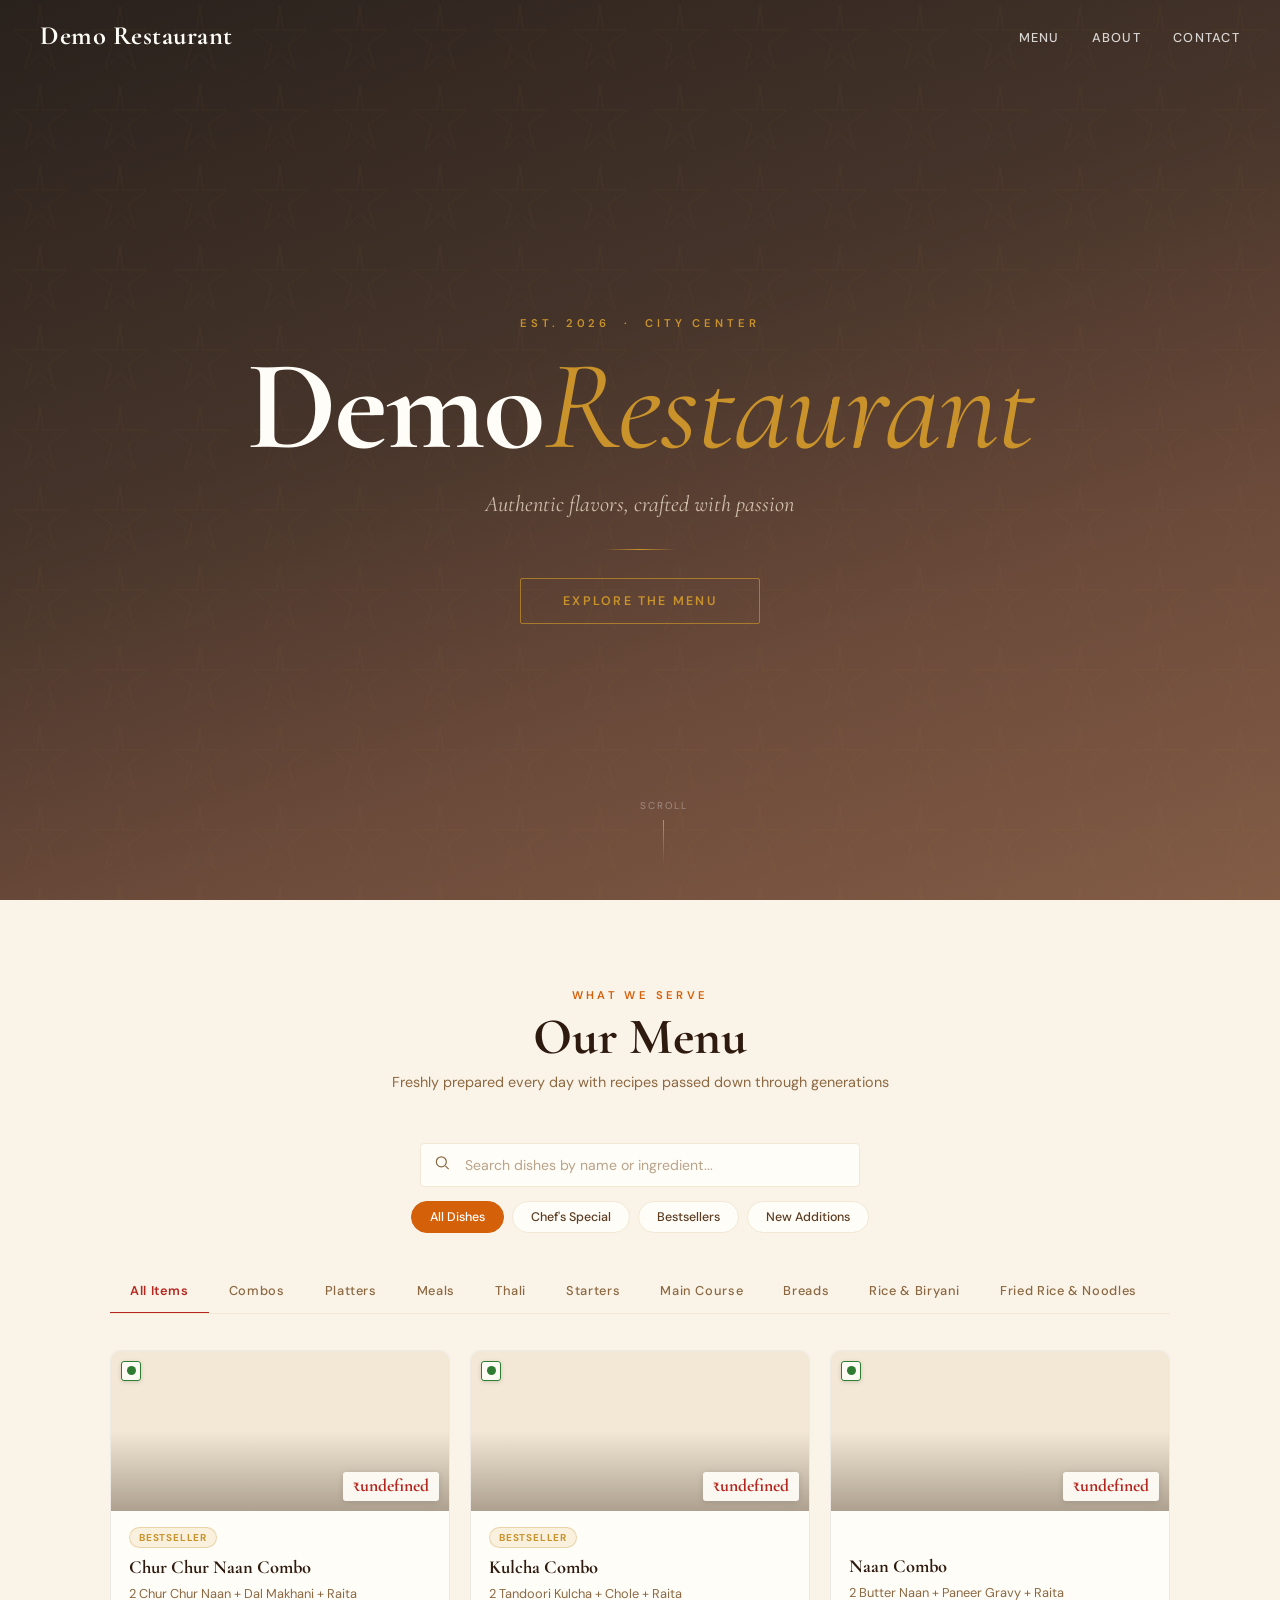
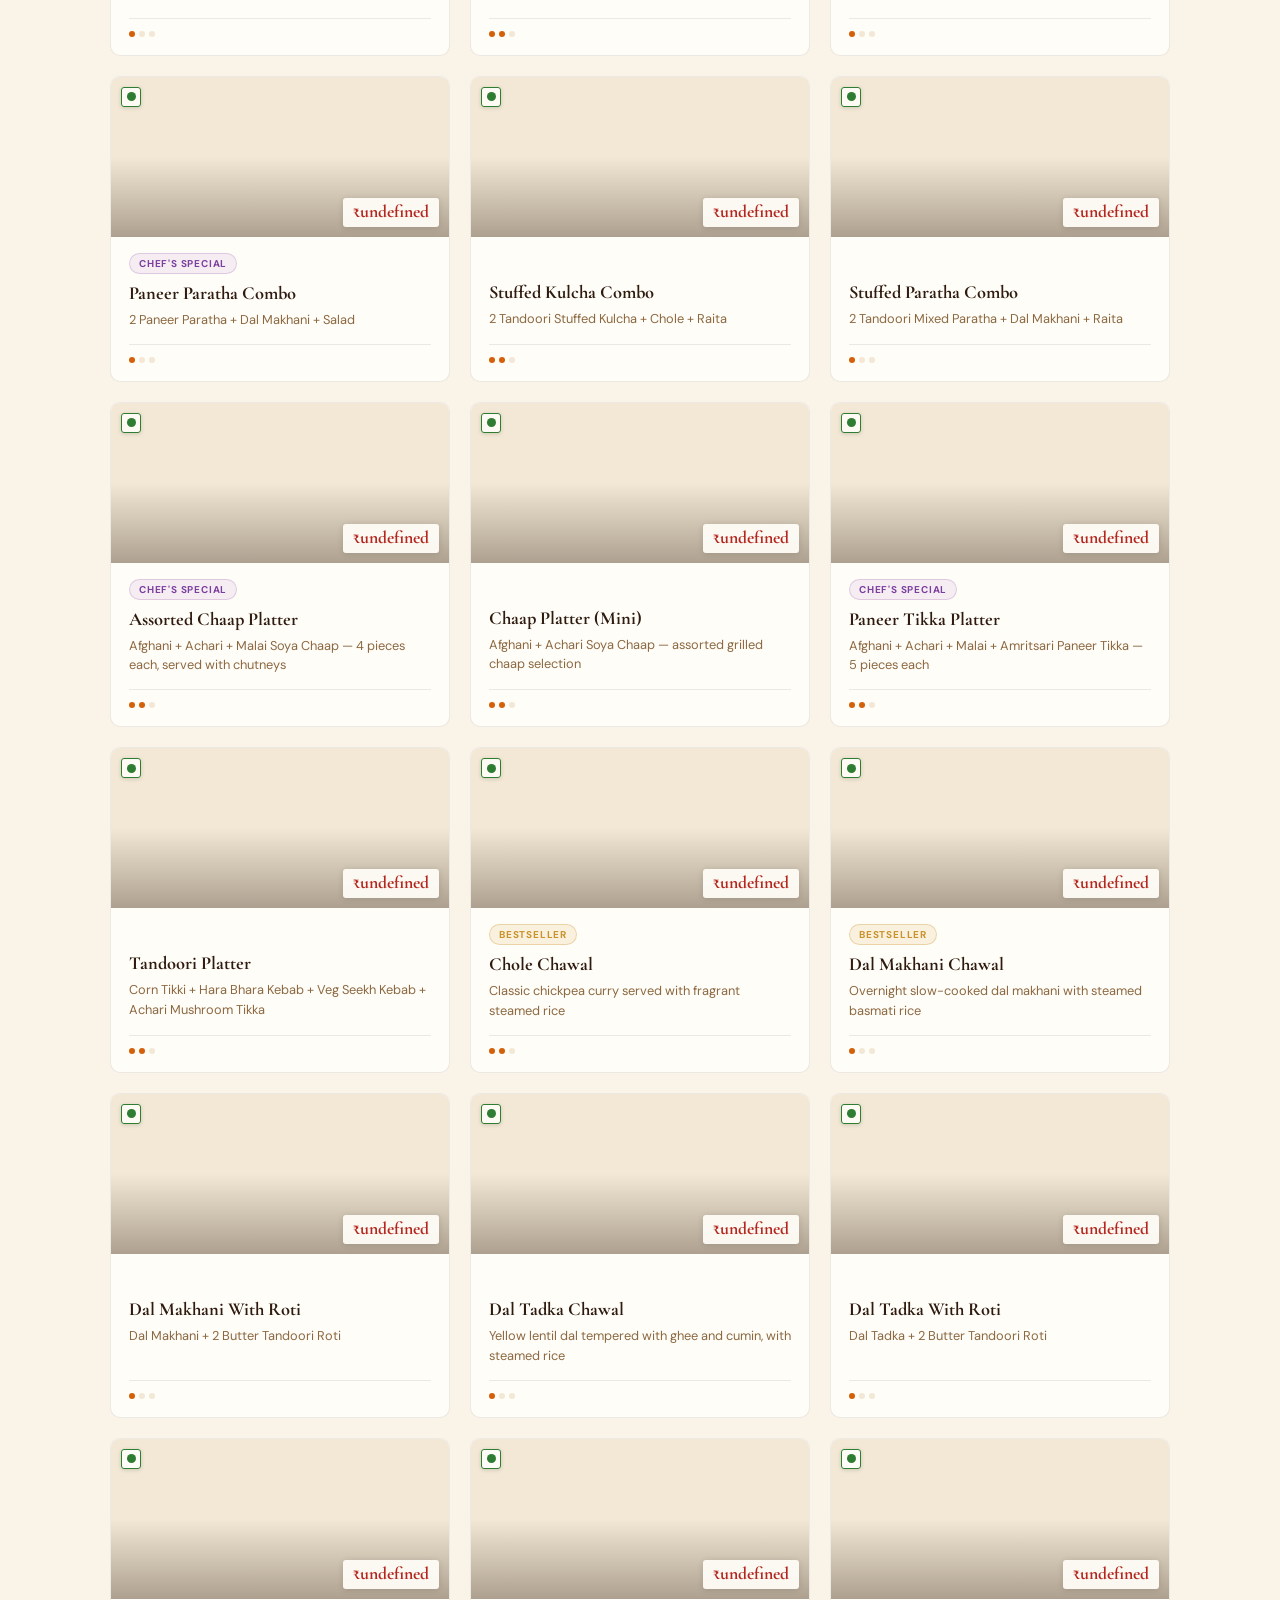
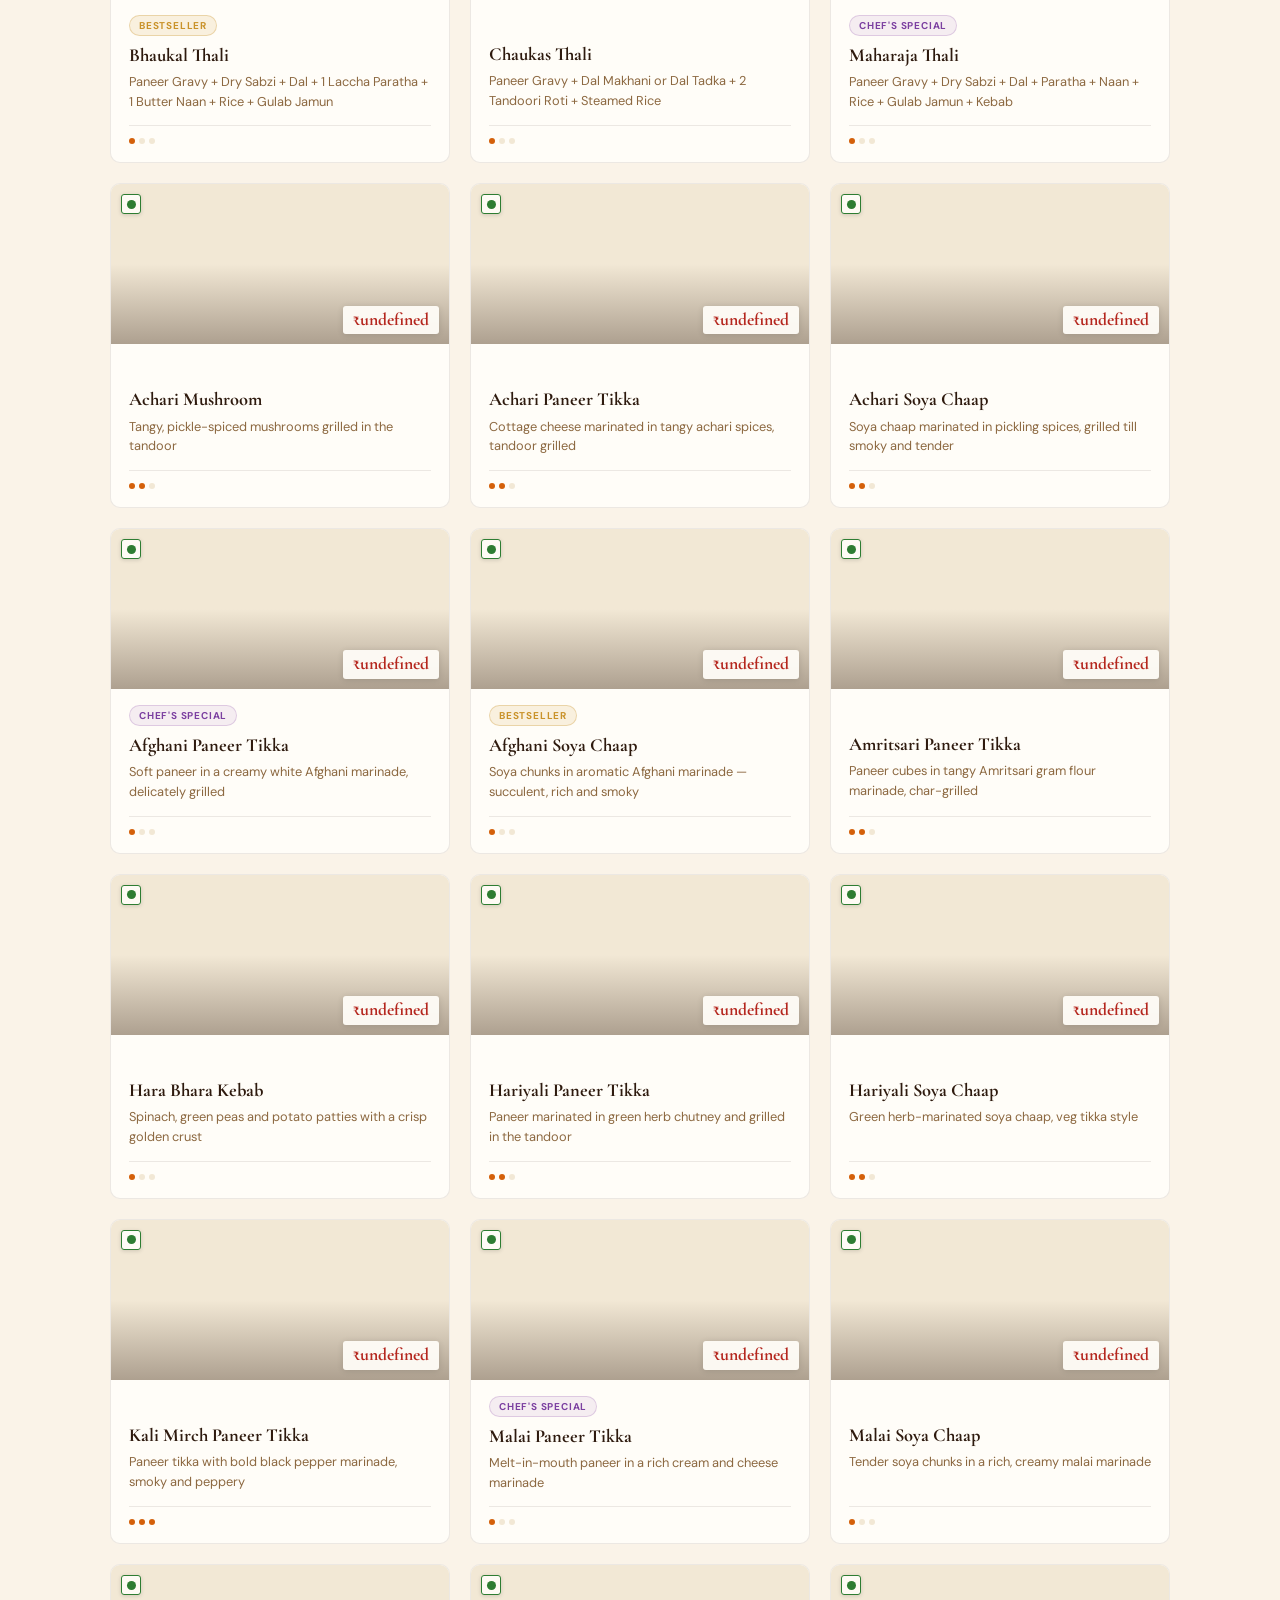
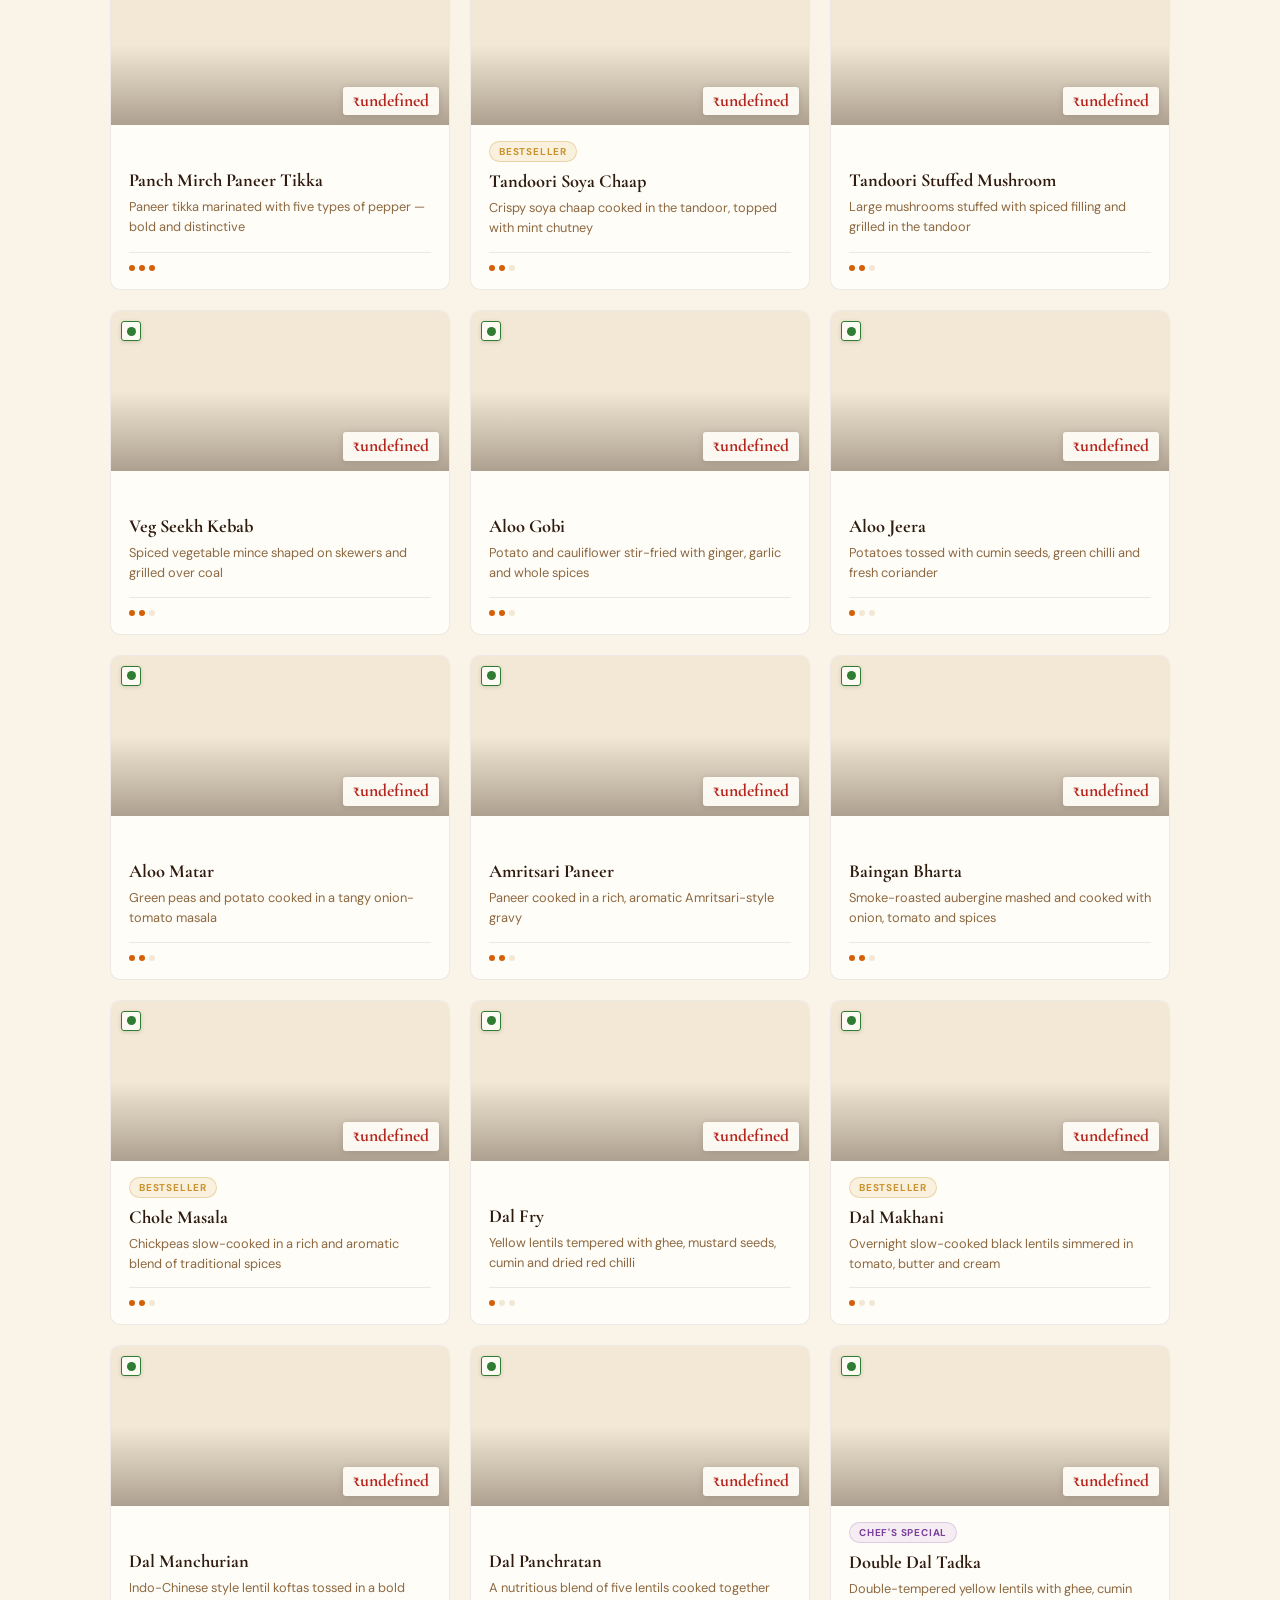
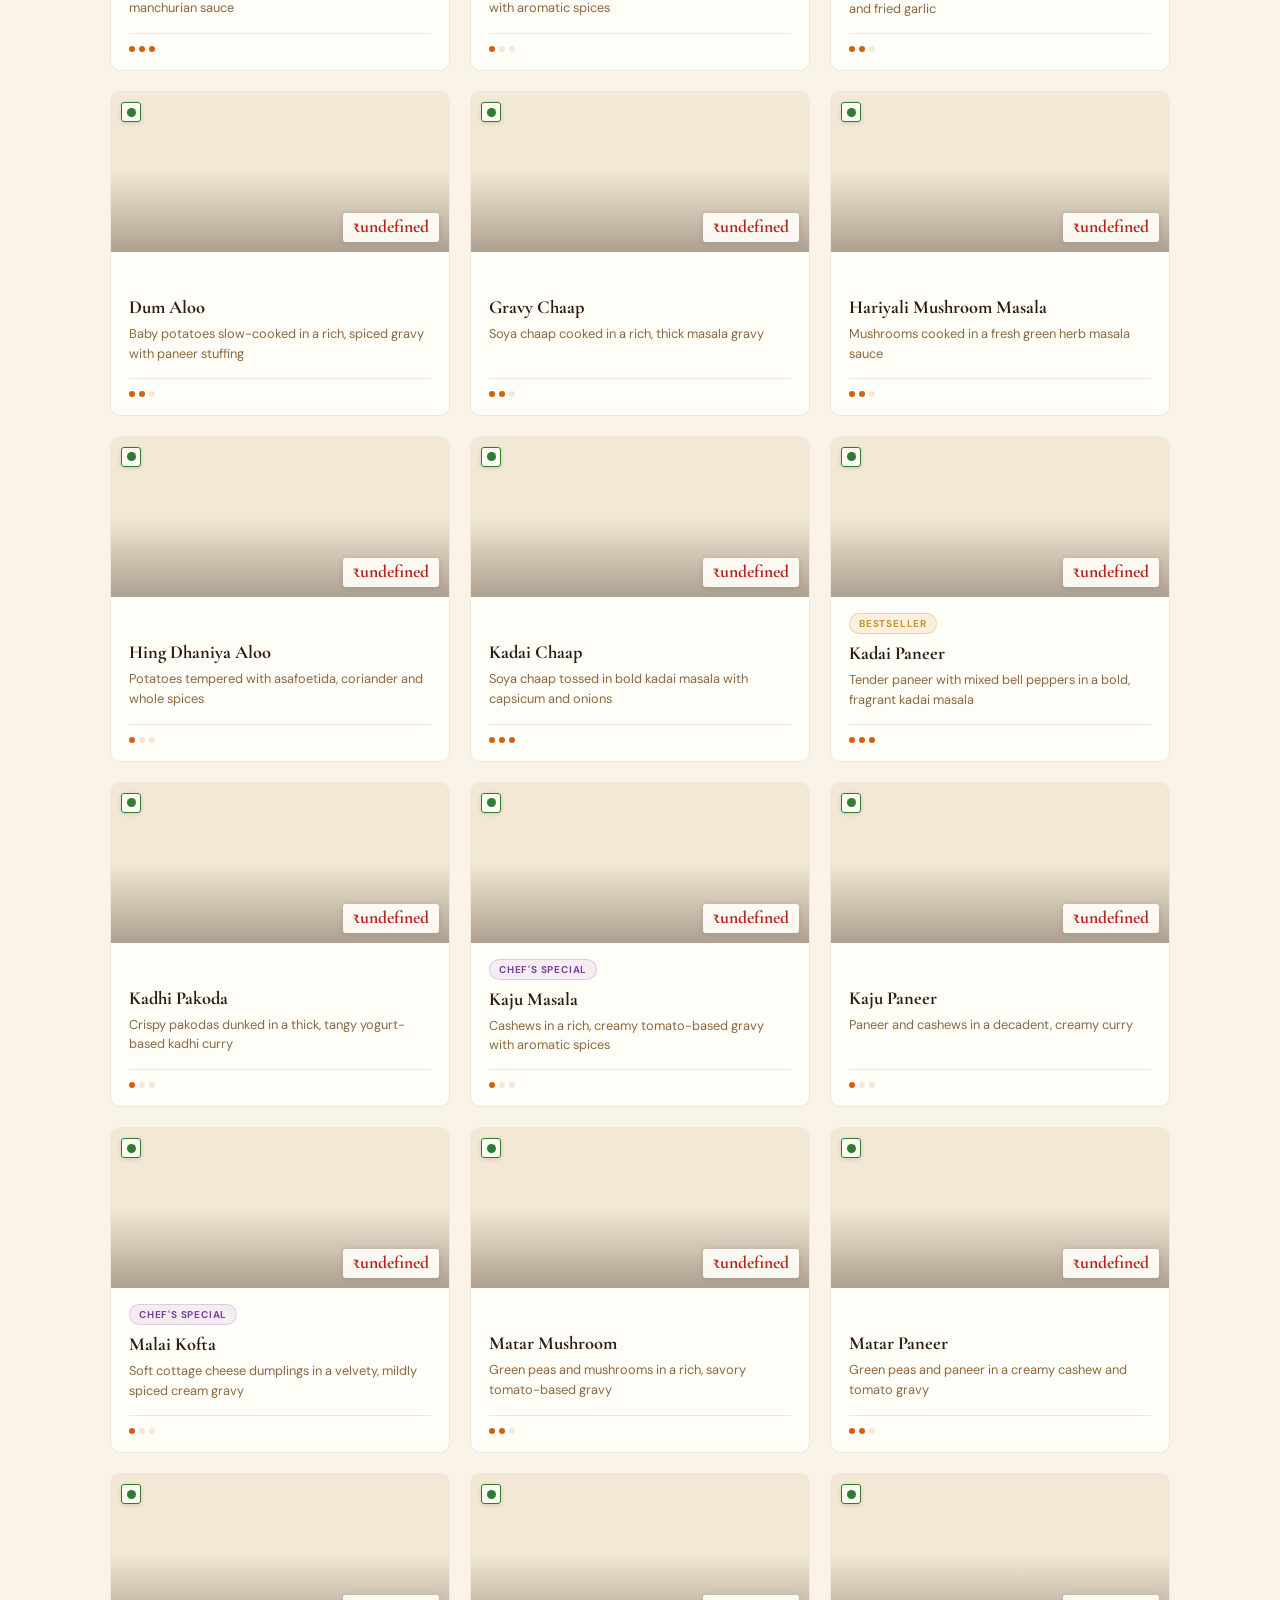
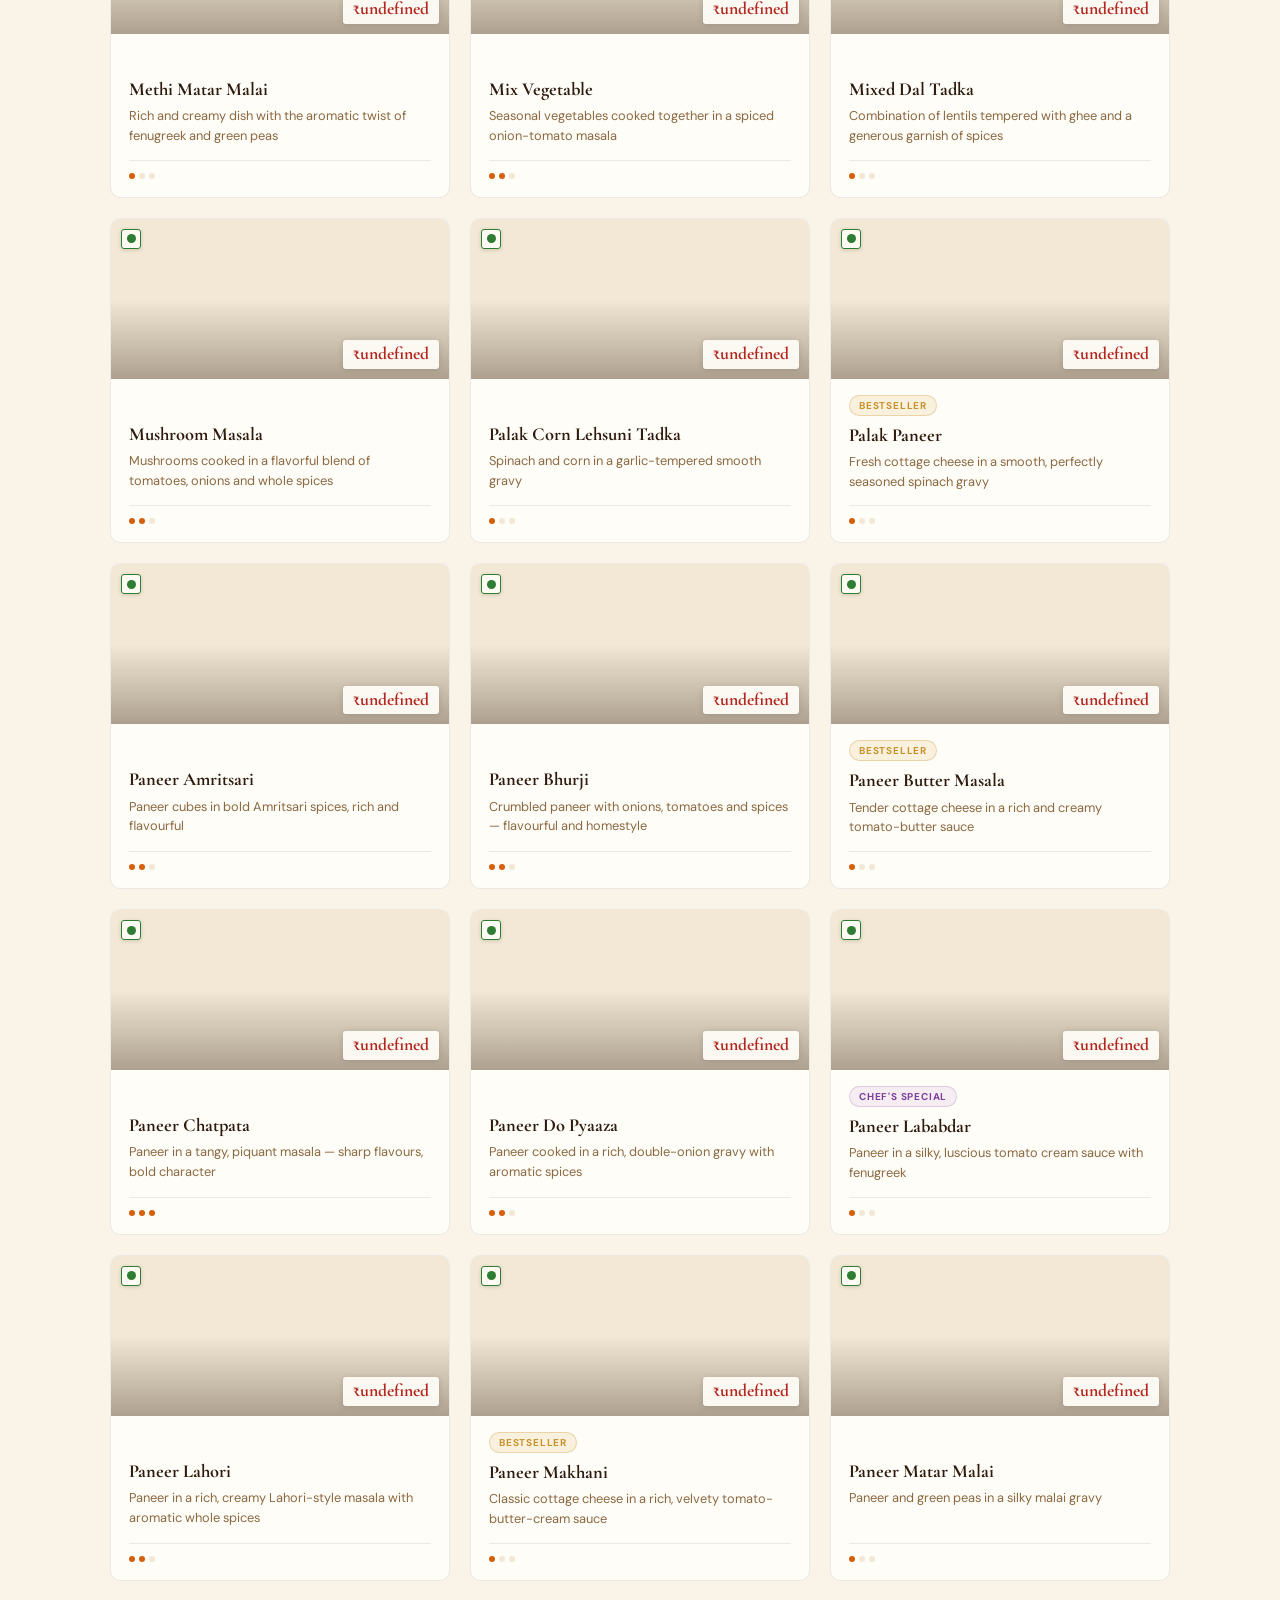
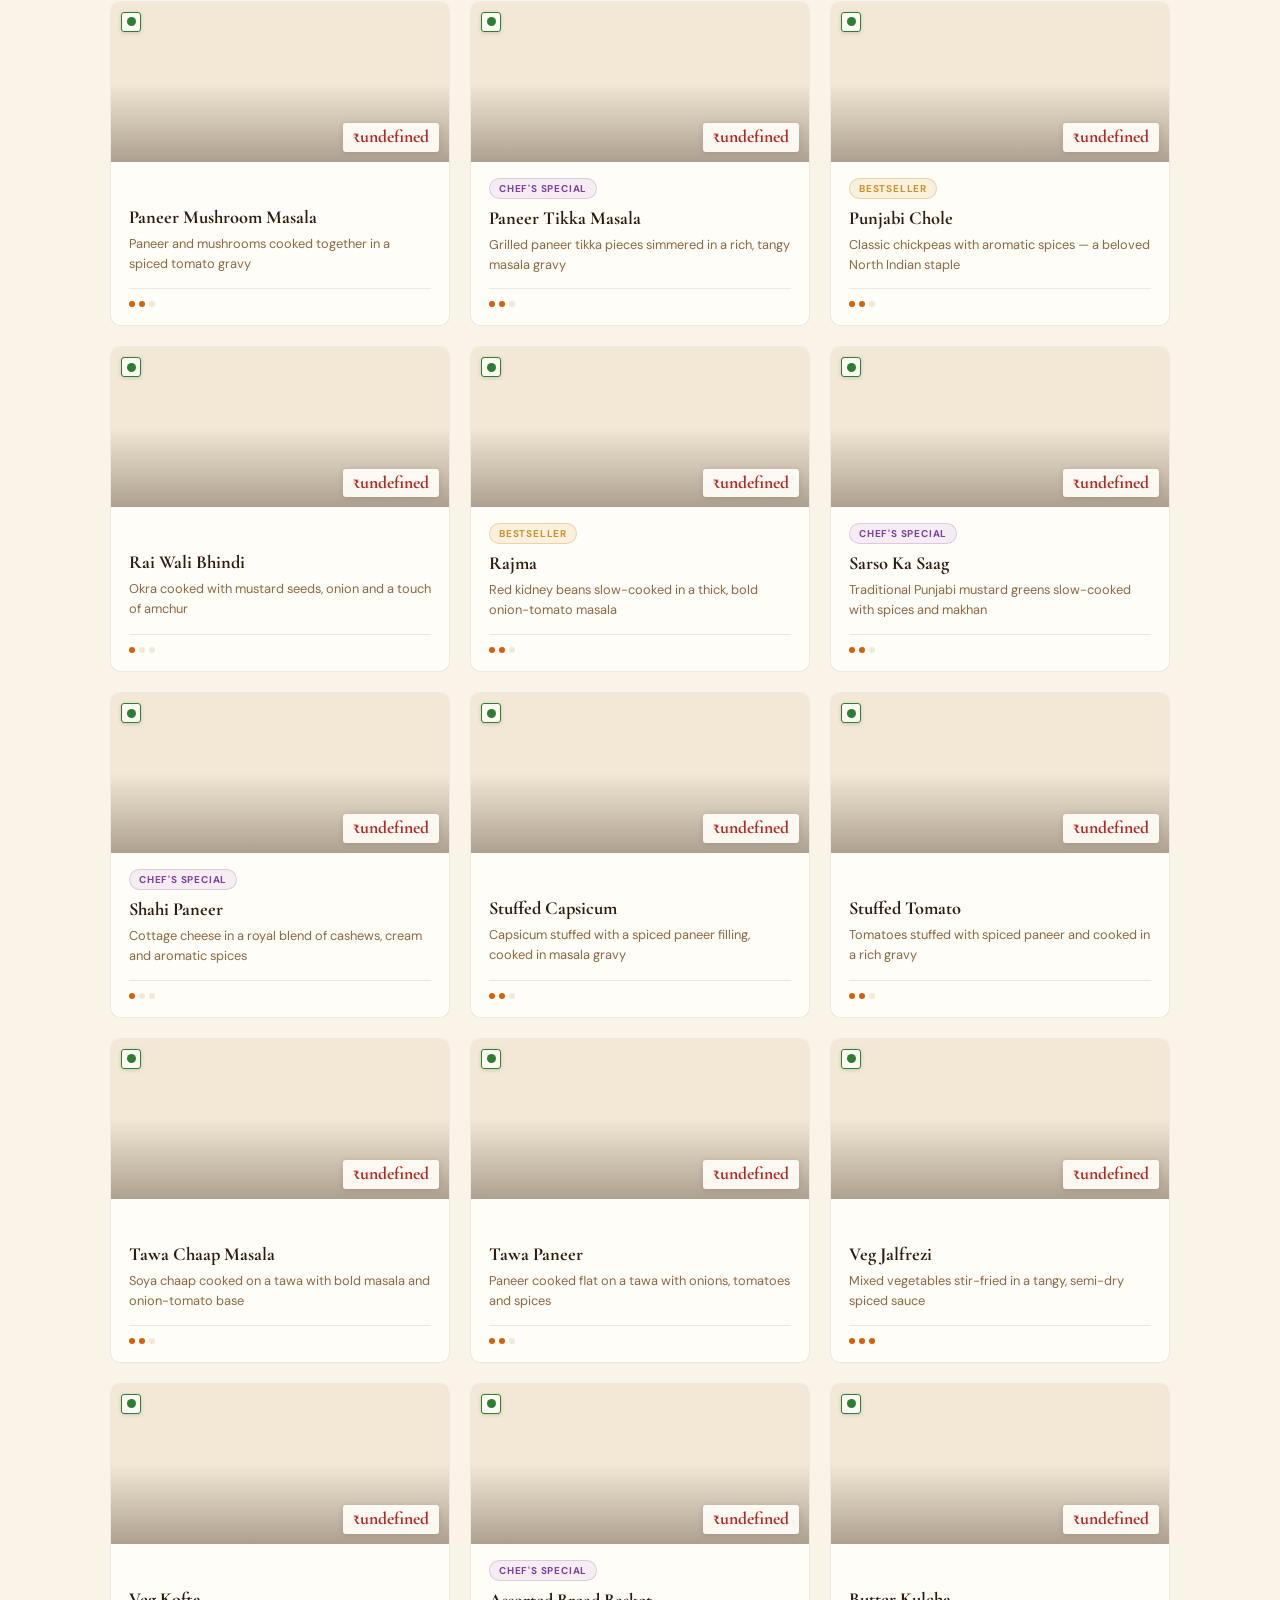
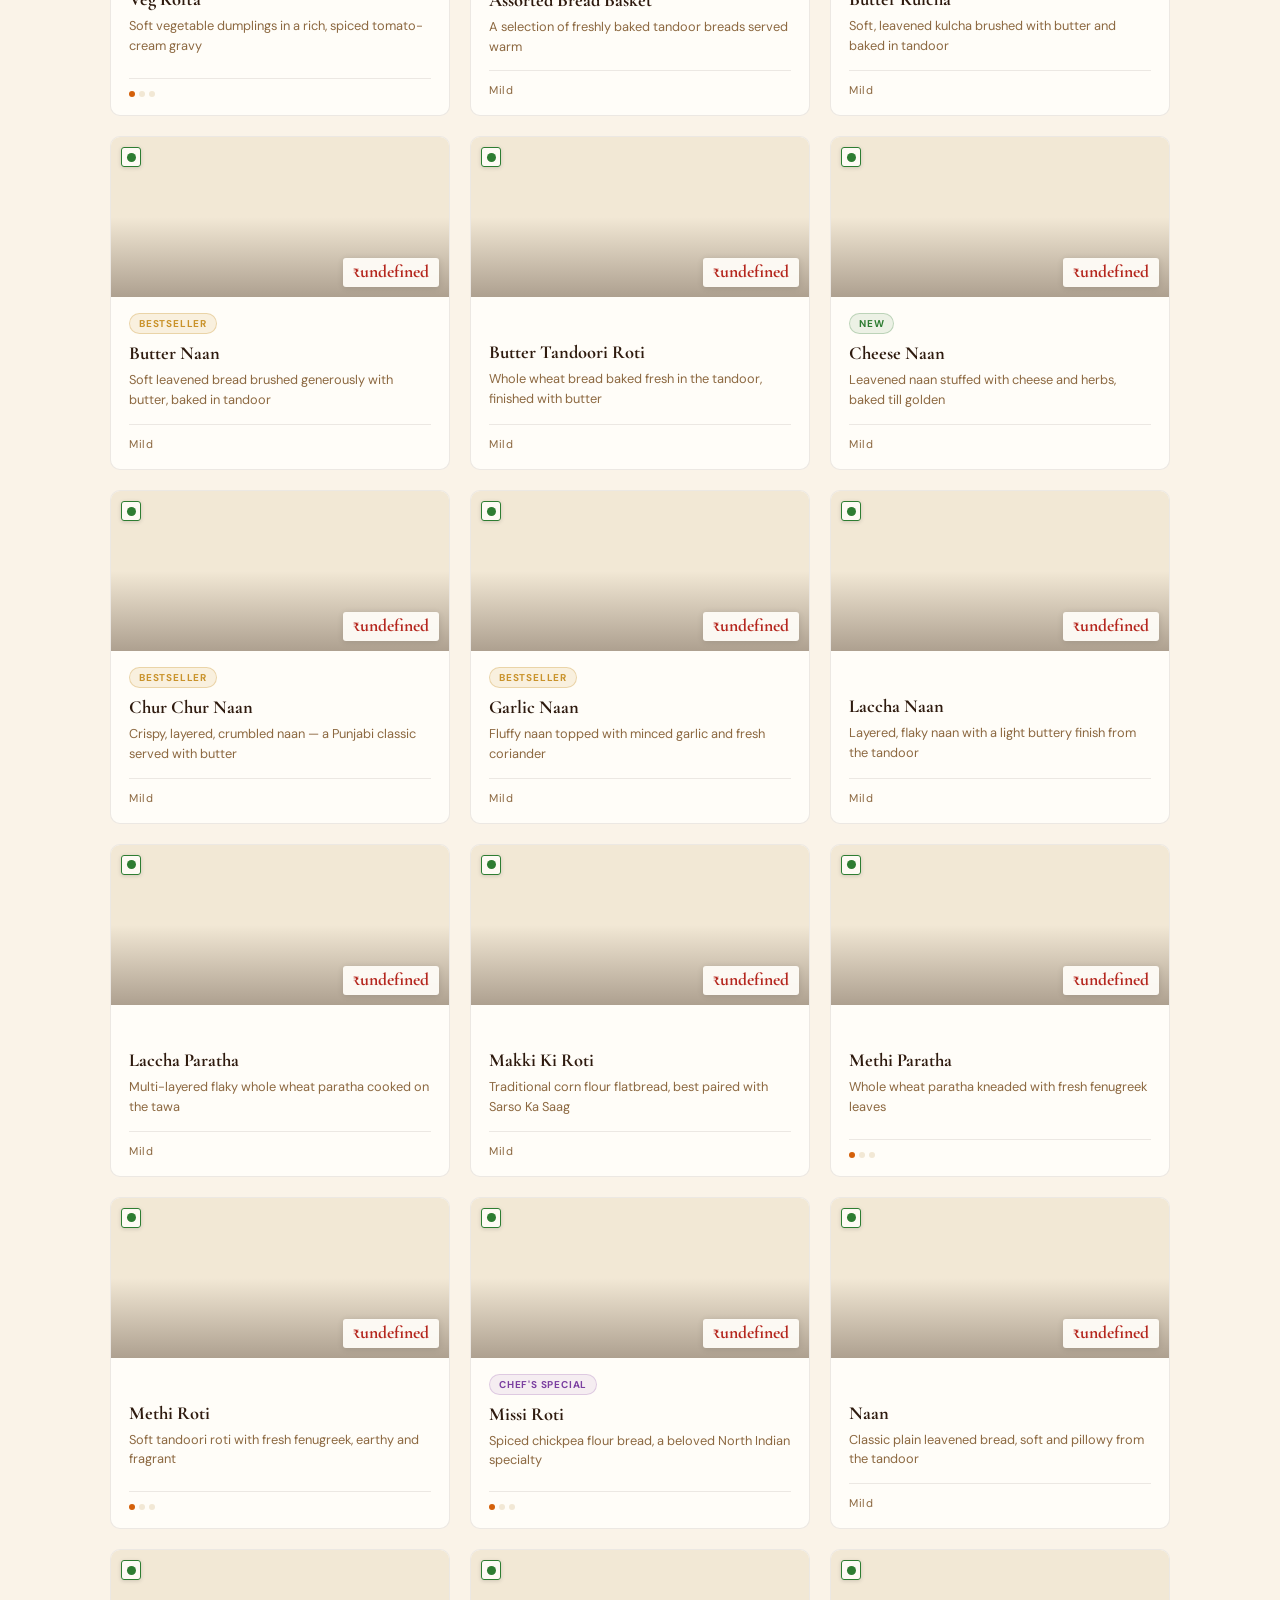
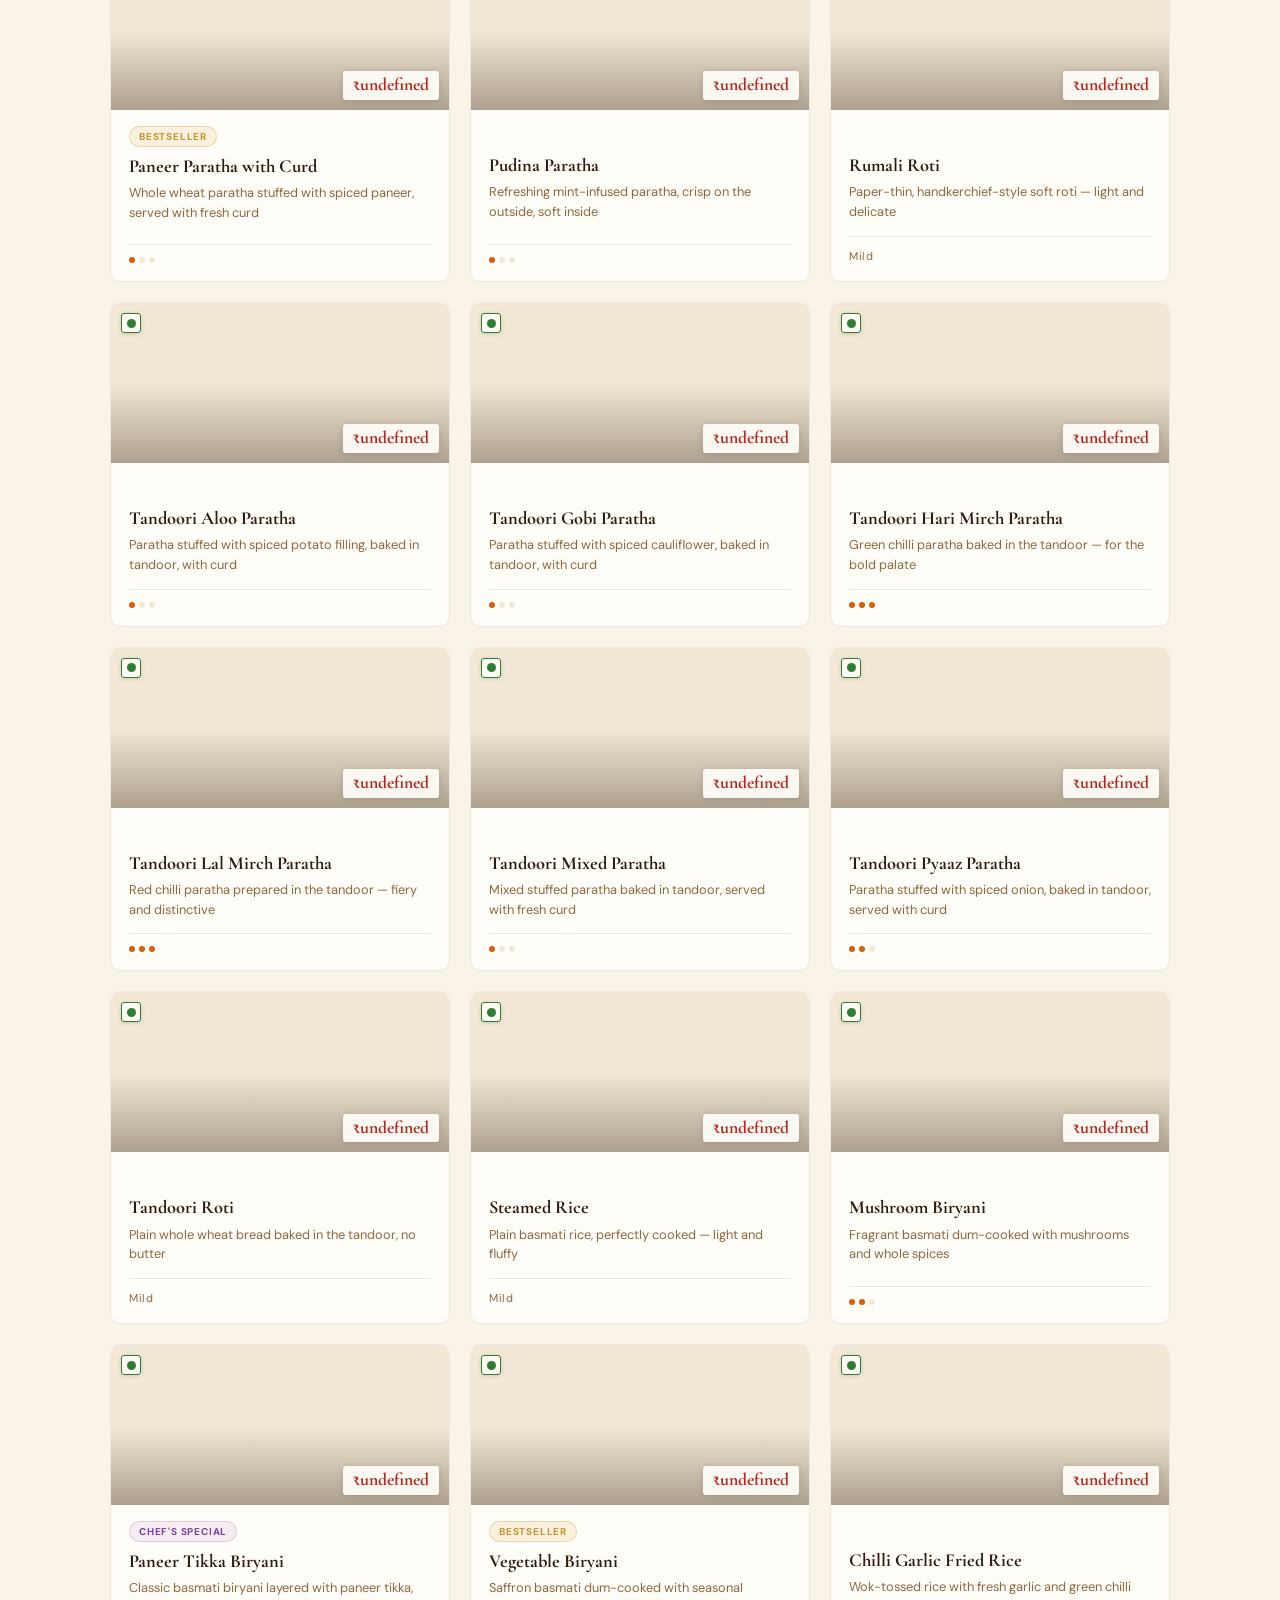
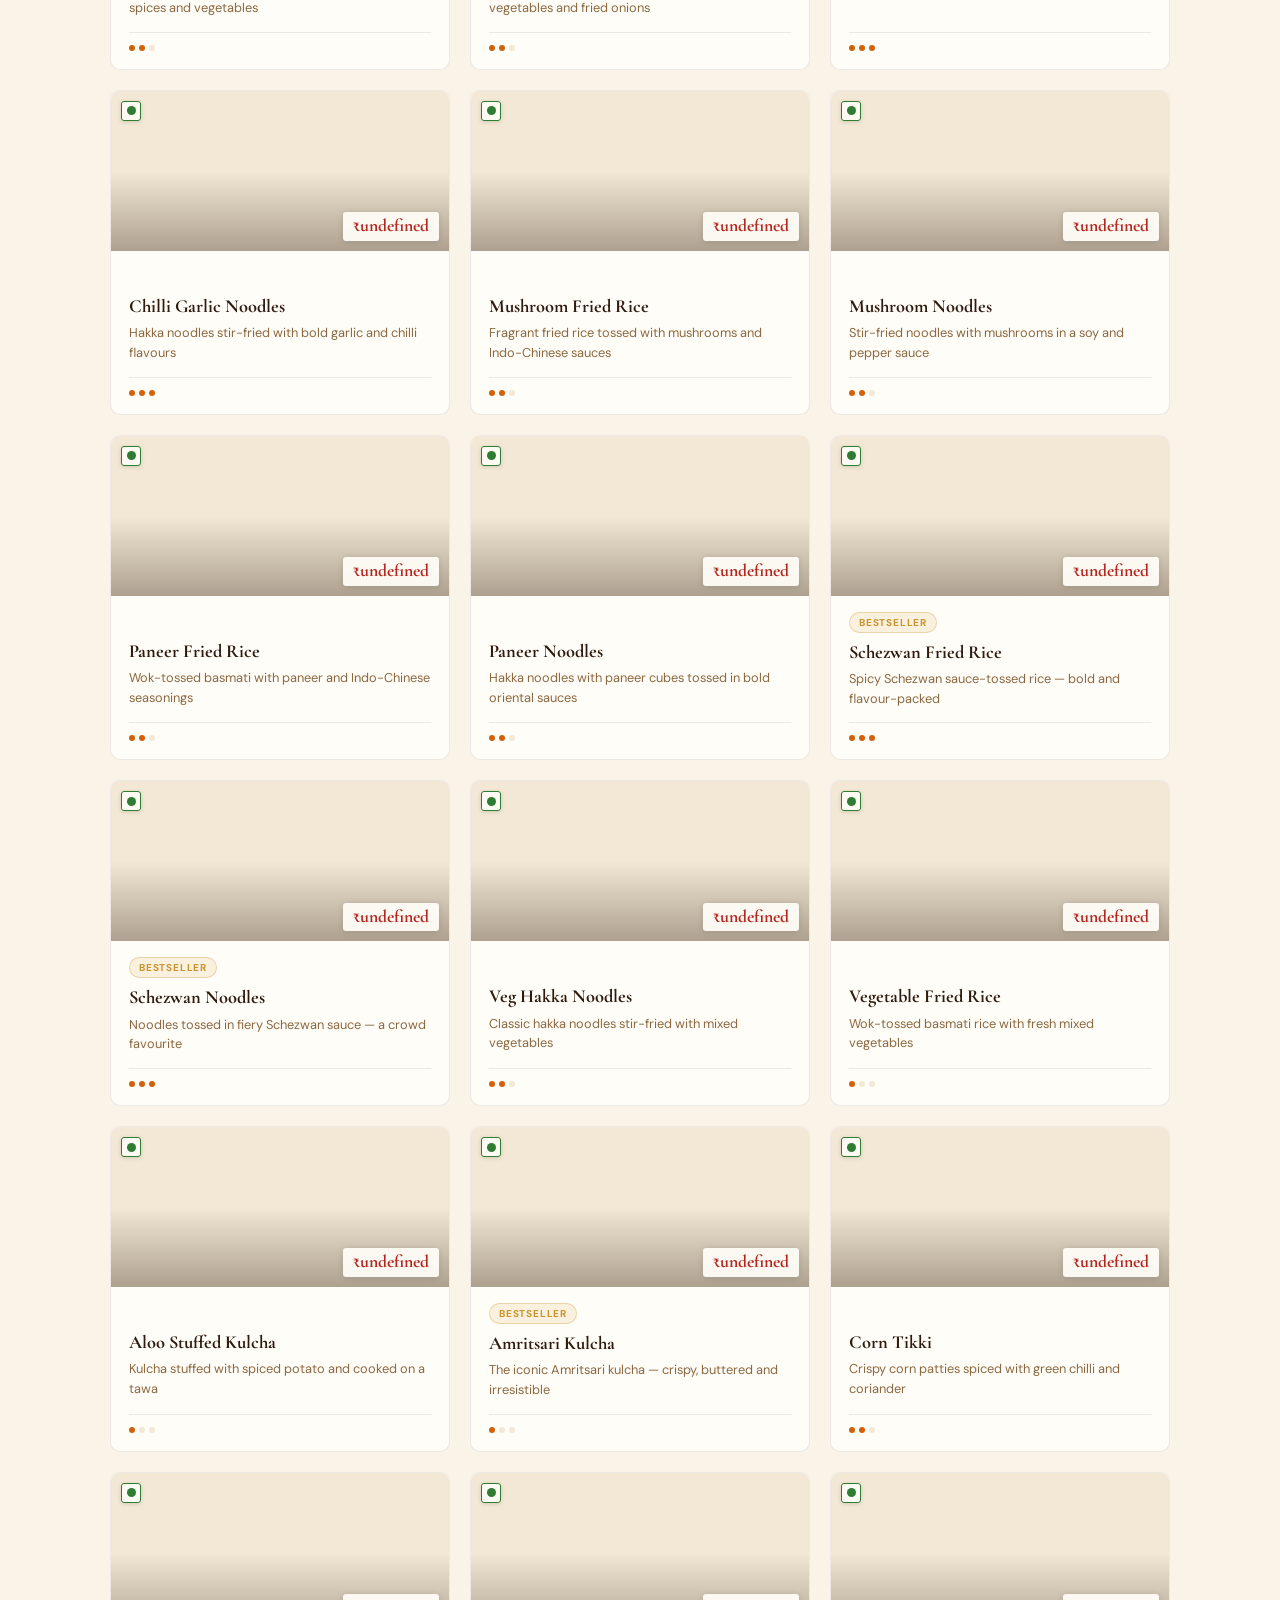
==== menu1/index.html @ 23e173a8 "added menus" ====
<!DOCTYPE html>
<html lang="en">

<head>
  <meta charset="UTF-8">
  <meta name="viewport" content="width=device-width, initial-scale=1.0">
  <title>Demo Restaurant — Authentic North Indian Restaurant</title>
  <link
    href="https://fonts.googleapis.com/css2?family=Cormorant+Garamond:ital,wght@0,400;0,600;0,700;1,400;1,600&family=DM+Sans:wght@300;400;500;600&display=swap"
    rel="stylesheet">
  <link rel="stylesheet" href="style.css">
</head>

<body>

  <!-- ══ NAVBAR ══ -->
  <nav id="navbar">
    <div class="nav-logo">Demo Restaurant</div>
    <ul class="nav-links">
      <li><a href="#menu">Menu</a></li>
      <li><a href="#about">About</a></li>
      <li><a href="#footer">Contact</a></li>
    </ul>
  </nav>

  <!-- ══ HERO ══ -->
  <section id="hero">
    <div class="hero-bg"></div>
    <div class="hero-pattern"></div>
    <div class="hero-content">
      <p class="hero-eyebrow">Est. 2026 &nbsp;&middot;&nbsp; City Center</p>
      <h1 class="hero-title">Demo<em>Restaurant</em></h1>

      <p class="hero-tagline">Authentic flavors, crafted with passion</p>
      <div class="hero-divider"></div>
      <a href="#menu" class="hero-cta">Explore the Menu</a>
    </div>
    <div class="scroll-indicator">
      <span>Scroll</span>
      <div class="scroll-line"></div>
    </div>
  </section>

  <!-- ══ MENU ══ -->
  <section id="menu">
    <p class="section-kicker reveal">What We Serve</p>
    <h2 class="section-heading reveal">Our Menu</h2>
    <p class="section-sub reveal">Freshly prepared every day with recipes passed down through generations</p>

    <div class="controls reveal">
      <!-- Search -->
      <div class="search-wrap">
        <span class="search-icon">
          <svg viewBox="0 0 24 24">
            <circle cx="11" cy="11" r="7.5" />
            <line x1="17" y1="17" x2="22" y2="22" />
          </svg>
        </span>
        <input type="text" id="searchInput" placeholder="Search dishes by name or ingredient..." oninput="filterMenu()">
      </div>

      <!-- Filter pills -->
      <div class="filter-pills">
        <button class="pill active" onclick="setFilter('all', this)">All Dishes</button>
        <button class="pill" onclick="setFilter('special', this)">Chef's Special</button>
        <button class="pill" onclick="setFilter('bestseller', this)">Bestsellers</button>
        <button class="pill" onclick="setFilter('new-item', this)">New Additions</button>
      </div>
    </div>

    <!-- Category tabs -->
    <div class="cat-tabs-wrap reveal">
      <div class="cat-tabs" id="catTabs"></div>
    </div>

    <!-- Grid -->
    <div class="menu-grid" id="menuGrid"></div>
  </section>

  <!-- ══ ABOUT ══ -->
  <section id="about">
    <p class="section-kicker reveal">Our Story</p>
    <h2 class="section-heading reveal">Made with Love</h2>
    <p class="section-sub reveal">The warmth of our kitchens, served to your table</p>

    <p class="about-story reveal">
      Demo Restaurant was born from a simple dream — to serve honest, hearty North Indian food the way it's made at home.
      Every dish carries the story of slow-cooked dals, the scent of ghee in the morning, and the joy of a family meal
      shared together.
    </p>

    <div class="about-grid">
      <div class="about-card reveal">
        <div class="about-icon-wrap">
          <svg viewBox="0 0 24 24">
            <path d="M12 2C8 2 5 5 5 9c0 5 7 13 7 13s7-8 7-13c0-4-3-7-7-7z" />
            <circle cx="12" cy="9" r="2.5" />
          </svg>
        </div>
        <h3>100% Fresh</h3>
        <p>Ingredients sourced from local markets every single morning. No frozen shortcuts, ever.</p>
      </div>
      <div class="about-card reveal">
        <div class="about-icon-wrap">
          <svg viewBox="0 0 24 24">
            <path d="M12 2l2 7h7l-5.5 4 2 7L12 16l-5.5 4 2-7L3 9h7z" />
          </svg>
        </div>
        <h3>Traditional Recipes</h3>
        <p>Authentic masalas and cooking techniques passed down carefully through generations.</p>
      </div>
      <div class="about-card reveal">
        <div class="about-icon-wrap">
          <svg viewBox="0 0 24 24">
            <path d="M9 12l2 2 4-4" />
            <path d="M21 12c0 4.97-4.03 9-9 9S3 16.97 3 12 7.03 3 12 3s9 4.03 9 9z" />
          </svg>
        </div>
        <h3>Hygienic Kitchen</h3>
        <p>FSSAI certified. A clean, transparent kitchen you can trust with every bite.</p>
      </div>
    </div>
  </section>

  <!-- ══ FOOTER ══ -->
  <footer id="footer">
    <div class="footer-logo">Demo Restaurant</div>
    <div class="footer-tagline">Authentic flavors, crafted with passion</div>
    <div class="footer-cols">
      <div class="footer-col">
        <h4>Address</h4>
        <p>12, Civil Lines<br>City Center, State 12345</p>
      </div>
      <div class="footer-col">
        <h4>Phone</h4>
        <p>+91 99999 99999<br>+91 88888 88888</p>
      </div>
      <div class="footer-col">
        <h4>Hours</h4>
        <p>Monday – Sunday<br>11:00 AM – 11:00 PM</p>
      </div>
    </div>
    <div class="qr-box">
      <div class="qr-square">
        <span></span><span style="opacity:0.7"></span><span></span>
        <span style="opacity:0.5"></span><span></span><span style="opacity:0.8"></span>
        <span></span><span style="opacity:0.6"></span><span></span>
      </div>
      <p>Scan to share this menu</p>
    </div>
    <p class="footer-copy">&copy; 2026 Demo Restaurant. All rights reserved.</p>
  </footer>

  <!-- Back to top -->
  <button id="backTop" onclick="window.scrollTo({top:0,behavior:'smooth'})">
    <svg viewBox="0 0 24 24">
      <polyline points="18 15 12 9 6 15" />
    </svg>
  </button>

  <script src="script.js"></script>
</body>

</html>
---- menu1/style.css ----
:root {
  --red:      #B5271E;
  --saffron:  #D4600A;
  --gold:     #C9922A;
  --cream:    #FAF3E8;
  --cream2:   #F2E8D5;
  --brown:    #2E1A0E;
  --brown2:   #5C3D22;
  --brown3:   #8C6840;
  --white:    #FFFDF8;
  --veg:      #2E7D32;
  --nonveg:   #C62828;
  --card-bg:  #FFFDF8;
  --border:   rgba(46,26,14,0.09);
}

* { margin: 0; padding: 0; box-sizing: border-box; }
html { scroll-behavior: smooth; }

body {
  font-family: 'DM Sans', sans-serif;
  background: var(--cream);
  color: var(--brown);
  overflow-x: hidden;
}

/* ══════════════════════════════════
   NAVBAR
══════════════════════════════════ */
nav {
  position: fixed; top: 0; left: 0; right: 0; z-index: 100;
  display: flex; align-items: center; justify-content: space-between;
  padding: 20px 40px;
  transition: all 0.4s ease;
}
nav.scrolled {
  background: var(--white);
  box-shadow: 0 2px 24px rgba(46,26,14,0.09);
  padding: 13px 40px;
}
.nav-logo {
  font-family: 'Cormorant Garamond', serif;
  font-size: 1.65rem; font-weight: 700;
  color: var(--white); letter-spacing: 0.02em;
  transition: color 0.4s;
}
nav.scrolled .nav-logo { color: var(--red); }

.nav-links { display: flex; gap: 32px; list-style: none; align-items: center; }
.nav-links a {
  font-size: 0.8rem; font-weight: 500; letter-spacing: 0.1em;
  text-transform: uppercase; color: rgba(255,255,255,0.8);
  text-decoration: none; transition: color 0.3s;
}
nav.scrolled .nav-links a { color: var(--brown2); }
.nav-links a:hover { color: var(--gold) !important; }

@media (max-width: 640px) {
  nav { padding: 16px 20px; }
  nav.scrolled { padding: 12px 20px; }
  .nav-links { display: none; }
}

/* ══════════════════════════════════
   HERO
══════════════════════════════════ */
#hero {
  min-height: 100vh;
  position: relative;
  display: flex; flex-direction: column;
  align-items: center; justify-content: center;
  text-align: center;
  padding: 140px 24px 100px;
  overflow: hidden;
}

.hero-bg {
  position: absolute; inset: 0;
  background-image: url('https://images.unsplash.com/photo-1585937421612-70a008356fbe?w=1600&q=85');
  background-size: cover; background-position: center;
}
.hero-bg::after {
  content: '';
  position: absolute; inset: 0;
  background: linear-gradient(
    160deg,
    rgba(12,4,0,0.88) 0%,
    rgba(30,10,0,0.82) 40%,
    rgba(60,18,0,0.75) 70%,
    rgba(80,28,0,0.70) 100%
  );
}

/* subtle star/mandala pattern */
.hero-pattern {
  position: absolute; inset: 0; z-index: 1; pointer-events: none;
  background-image: url("data:image/svg+xml,%3Csvg width='80' height='80' viewBox='0 0 80 80' xmlns='http://www.w3.org/2000/svg'%3E%3Cpath d='M40 6 L43 30 L67 30 L48 45 L55 69 L40 54 L25 69 L32 45 L13 30 L37 30 Z' fill='none' stroke='rgba(201,146,42,0.05)' stroke-width='1'/%3E%3C/svg%3E");
  opacity: 1;
}

.hero-content {
  position: relative; z-index: 2;
  display: flex; flex-direction: column; align-items: center;
}

.hero-eyebrow {
  font-size: 0.7rem; font-weight: 600;
  letter-spacing: 0.35em; text-transform: uppercase;
  color: var(--gold);
  opacity: 0; animation: fadeUp 0.8s 0.2s forwards;
}

.hero-title {
  font-family: 'Cormorant Garamond', serif;
  font-size: clamp(4rem, 12vw, 8rem);
  font-weight: 700; color: var(--white);
  line-height: 0.92; letter-spacing: -0.015em;
  margin-top: 18px; white-space: nowrap;
  opacity: 0; animation: fadeUp 0.9s 0.4s forwards;
}
.hero-title em {
  display: inline;
  font-style: italic; font-weight: 400;
  color: var(--gold);
  font-size: inherit;
}

.hero-tagline {
  font-family: 'Cormorant Garamond', serif;
  font-style: italic;
  font-size: clamp(1rem, 2.8vw, 1.4rem);
  color: rgba(255,243,220,0.72);
  margin-top: 22px; line-height: 1.5;
  opacity: 0; animation: fadeUp 0.8s 0.65s forwards;
}

.hero-divider {
  width: 72px; height: 1.5px;
  background: linear-gradient(90deg, transparent, var(--gold), transparent);
  margin: 28px auto;
  opacity: 0; animation: fadeUp 0.8s 0.85s forwards;
}

.hero-cta {
  display: inline-block; padding: 14px 42px;
  border: 1.5px solid rgba(201,146,42,0.7); color: var(--gold);
  font-size: 0.78rem; font-weight: 600; letter-spacing: 0.18em;
  text-transform: uppercase; text-decoration: none;
  border-radius: 2px; transition: all 0.3s;
  opacity: 0; animation: fadeUp 0.8s 1.05s forwards;
}
.hero-cta:hover {
  background: var(--gold); color: var(--brown);
  border-color: var(--gold);
}

.scroll-indicator {
  position: absolute; bottom: 36px; left: 50%; transform: translateX(-50%);
  display: flex; flex-direction: column; align-items: center; gap: 8px;
  opacity: 0; animation: fadeUp 0.8s 1.3s forwards; z-index: 2;
}
.scroll-indicator span {
  font-size: 0.62rem; letter-spacing: 0.2em; text-transform: uppercase;
  color: rgba(255,255,255,0.35);
}
.scroll-line {
  width: 1px; height: 44px;
  background: linear-gradient(to bottom, var(--gold), transparent);
  animation: scrollPulse 2.2s ease-in-out infinite;
}

/* ══════════════════════════════════
   MENU SECTION
══════════════════════════════════ */
#menu { padding: 88px 20px 80px; max-width: 1100px; margin: 0 auto; }

.section-kicker {
  text-align: center; font-size: 0.7rem; font-weight: 600;
  letter-spacing: 0.3em; text-transform: uppercase;
  color: var(--saffron); margin-bottom: 10px;
}
.section-heading {
  text-align: center;
  font-family: 'Cormorant Garamond', serif;
  font-size: clamp(2.2rem, 5vw, 3.2rem); font-weight: 700;
  color: var(--brown); line-height: 1;
}
.section-sub {
  text-align: center; color: var(--brown3);
  font-size: 0.9rem; margin-top: 10px; margin-bottom: 52px;
}

/* ── Controls wrapper ── */
.controls {
  display: flex; flex-direction: column; gap: 14px;
  margin-bottom: 36px;
}

/* Search */
.search-wrap {
  position: relative; max-width: 440px; width: 100%; margin: 0 auto;
}
.search-wrap input {
  width: 100%;
  padding: 12px 18px 12px 44px;
  border: 1.5px solid var(--cream2);
  border-radius: 4px;
  background: var(--white);
  font-family: 'DM Sans', sans-serif;
  font-size: 0.88rem; color: var(--brown);
  outline: none; transition: border-color 0.25s;
}
.search-wrap input:focus { border-color: var(--saffron); }
.search-wrap input::placeholder { color: var(--brown3); opacity: 0.6; }
.search-icon {
  position: absolute; left: 14px; top: 50%; transform: translateY(-50%);
  pointer-events: none;
}
.search-icon svg { width: 16px; height: 16px; stroke: var(--brown3); stroke-width: 1.8; fill: none; }

/* Filter pills */
.filter-pills {
  display: flex; flex-wrap: wrap; gap: 8px; justify-content: center;
}
.pill {
  padding: 7px 18px; border-radius: 100px;
  border: 1.5px solid var(--cream2); background: var(--white);
  font-family: 'DM Sans', sans-serif;
  font-size: 0.78rem; font-weight: 500;
  cursor: pointer; transition: all 0.22s; color: var(--brown2);
}
.pill:hover { border-color: var(--saffron); color: var(--saffron); }
.pill.active { background: var(--saffron); border-color: var(--saffron); color: white; }

/* ── Category tabs ── */
.cat-tabs-wrap {
  border-bottom: 1.5px solid var(--cream2);
  margin-bottom: 36px; overflow-x: auto;
  scrollbar-width: none;
}
.cat-tabs-wrap::-webkit-scrollbar { display: none; }
.cat-tabs { display: flex; gap: 0; }

.cat-tab {
  flex-shrink: 0;
  padding: 13px 20px;
  font-size: 0.8rem; font-weight: 500; letter-spacing: 0.05em;
  cursor: pointer; border: none; background: none;
  color: var(--brown3);
  border-bottom: 2px solid transparent;
  margin-bottom: -1.5px;
  transition: all 0.22s; white-space: nowrap;
  font-family: 'DM Sans', sans-serif;
}
.cat-tab:hover { color: var(--brown2); }
.cat-tab.active { color: var(--red); border-bottom-color: var(--red); font-weight: 600; }

/* ══════════════════════════════════
   MENU GRID
══════════════════════════════════ */
.menu-grid {
  display: grid;
  grid-template-columns: repeat(auto-fill, minmax(290px, 1fr));
  gap: 20px;
}

/* ── Card ── */
.menu-card {
  background: var(--card-bg);
  border-radius: 10px;
  overflow: hidden;
  border: 1px solid var(--border);
  transition: transform 0.28s ease, box-shadow 0.28s ease, border-color 0.28s ease;
  cursor: pointer;
  display: flex; flex-direction: column;
}
.menu-card:hover {
  transform: translateY(-4px);
  box-shadow: 0 16px 40px rgba(46,26,14,0.11);
  border-color: rgba(212,96,10,0.18);
}

/* Card image */
.card-img-wrap {
  position: relative;
  height: 160px;
  overflow: hidden;
  background: var(--cream2);
  flex-shrink: 0;
}
.card-img {
  width: 100%; height: 100%;
  object-fit: cover; display: block;
  transition: transform 0.45s ease;
}
.menu-card:hover .card-img { transform: scale(1.05); }

.card-img-overlay {
  position: absolute; inset: 0;
  background: linear-gradient(to top, rgba(46,26,14,0.35) 0%, transparent 50%);
  pointer-events: none;
}

/* Veg dot — on image, top-left */
.veg-flag {
  position: absolute; top: 10px; left: 10px;
  width: 20px; height: 20px;
  border-radius: 3px;
  display: flex; align-items: center; justify-content: center;
  background: rgba(255,253,248,0.92);
  box-shadow: 0 1px 4px rgba(0,0,0,0.15);
}
.veg-flag::after {
  content: ''; width: 9px; height: 9px; border-radius: 50%;
}
.veg-flag.veg {
  border: 1.5px solid var(--veg);
}
.veg-flag.veg::after  { background: var(--veg); }
.veg-flag.nonveg {
  border: 1.5px solid var(--nonveg);
}
.veg-flag.nonveg::after { background: var(--nonveg); }

/* Price chip — on image, bottom-right */
.price-chip {
  position: absolute; bottom: 10px; right: 10px;
  background: rgba(255,253,248,0.94);
  color: var(--red);
  font-family: 'Cormorant Garamond', serif;
  font-size: 1.1rem; font-weight: 700;
  padding: 3px 10px; border-radius: 3px;
  box-shadow: 0 1px 6px rgba(0,0,0,0.12);
  line-height: 1.3;
}

/* Card body */
.card-body {
  padding: 16px 18px 18px;
  display: flex; flex-direction: column; flex: 1;
}

.card-badges {
  display: flex; gap: 5px; flex-wrap: wrap; margin-bottom: 8px; min-height: 20px;
}
.badge {
  font-size: 0.62rem; font-weight: 700; letter-spacing: 0.08em;
  padding: 3px 9px; border-radius: 100px; text-transform: uppercase;
}
.badge.bestseller { background: rgba(201,146,42,0.12); color: var(--gold); border: 1px solid rgba(201,146,42,0.3); }
.badge.special    { background: rgba(130,60,160,0.08); color: #7B3FA0; border: 1px solid rgba(130,60,160,0.2); }
.badge.new-item   { background: rgba(46,125,50,0.09); color: var(--veg); border: 1px solid rgba(46,125,50,0.25); }

.dish-name {
  font-family: 'Cormorant Garamond', serif;
  font-size: 1.15rem; font-weight: 700;
  color: var(--brown); line-height: 1.2; margin-bottom: 6px;
}
.dish-desc {
  font-size: 0.8rem; color: var(--brown3);
  line-height: 1.55; flex: 1;
}

.card-footer {
  display: flex; align-items: center; justify-content: space-between;
  margin-top: 14px; padding-top: 12px;
  border-top: 1px solid var(--border);
}

/* Spice level — three filled dots */
.spice-dots {
  display: flex; gap: 4px; align-items: center;
}
.spice-dot {
  width: 6px; height: 6px; border-radius: 50%;
  background: var(--cream2);
  transition: background 0.2s;
}
.spice-dot.on { background: var(--saffron); }

.spice-label {
  font-size: 0.7rem; color: var(--brown3); letter-spacing: 0.05em;
}

/* ── No results ── */
.no-results {
  grid-column: 1 / -1;
  text-align: center; padding: 64px 24px;
}
.no-results p {
  font-family: 'Cormorant Garamond', serif;
  font-style: italic; font-size: 1.2rem; color: var(--brown3);
}

/* ══════════════════════════════════
   ABOUT
══════════════════════════════════ */
#about {
  background: var(--brown);
  padding: 88px 24px;
  position: relative; overflow: hidden;
}
#about::before {
  content: '';
  position: absolute; top: -120px; right: -120px;
  width: 480px; height: 480px; border-radius: 50%;
  background: radial-gradient(circle, rgba(201,146,42,0.07), transparent 70%);
  pointer-events: none;
}
#about .section-kicker { color: var(--gold); }
#about .section-heading { color: var(--white); }
#about .section-sub { color: rgba(255,255,255,0.45); }

.about-story {
  max-width: 560px; margin: 0 auto 52px;
  text-align: center; font-size: 0.92rem;
  line-height: 1.85; color: rgba(255,255,255,0.55);
}

.about-grid {
  max-width: 860px; margin: 0 auto;
  display: grid; grid-template-columns: repeat(3, 1fr); gap: 20px;
}
@media (max-width: 600px) { .about-grid { grid-template-columns: 1fr; } }

.about-card {
  background: rgba(255,255,255,0.04);
  border: 1px solid rgba(255,255,255,0.07);
  border-radius: 8px; padding: 28px 22px; text-align: center;
  transition: all 0.3s;
}
.about-card:hover {
  background: rgba(255,255,255,0.07);
  border-color: rgba(201,146,42,0.28);
}
.about-icon-wrap {
  width: 44px; height: 44px; margin: 0 auto 16px;
  border-radius: 50%; background: rgba(201,146,42,0.1);
  display: flex; align-items: center; justify-content: center;
}
.about-icon-wrap svg { width: 20px; height: 20px; stroke: var(--gold); stroke-width: 1.6; fill: none; }
.about-card h3 {
  font-family: 'Cormorant Garamond', serif;
  font-size: 1.15rem; font-weight: 700; color: var(--white); margin-bottom: 8px;
}
.about-card p { font-size: 0.8rem; color: rgba(255,255,255,0.45); line-height: 1.65; }

/* ══════════════════════════════════
   FOOTER
══════════════════════════════════ */
footer {
  background: #120800;
  padding: 64px 24px 36px;
  text-align: center;
}
.footer-logo {
  font-family: 'Cormorant Garamond', serif;
  font-size: 2rem; font-weight: 700; color: var(--gold);
  margin-bottom: 6px;
}
.footer-tagline {
  font-family: 'Cormorant Garamond', serif;
  font-style: italic; font-size: 0.95rem;
  color: rgba(255,255,255,0.28); margin-bottom: 36px;
}
.footer-cols {
  display: flex; flex-wrap: wrap; justify-content: center; gap: 40px;
  margin-bottom: 40px;
}
.footer-col h4 {
  font-size: 0.65rem; font-weight: 700; letter-spacing: 0.2em;
  text-transform: uppercase; color: var(--gold); margin-bottom: 8px;
}
.footer-col p { font-size: 0.82rem; color: rgba(255,255,255,0.4); line-height: 1.7; }

.qr-box {
  display: inline-flex; flex-direction: column; align-items: center; gap: 12px;
  border: 1px dashed rgba(201,146,42,0.3); border-radius: 8px;
  padding: 22px 36px; margin-bottom: 36px;
}
.qr-square {
  width: 72px; height: 72px;
  border-radius: 4px;
  background: rgba(255,255,255,0.05);
  display: grid; grid-template-columns: repeat(3,1fr); gap: 4px; padding: 10px;
}
.qr-square span {
  border-radius: 1px;
  background: rgba(201,146,42,0.35);
}
.qr-box p { font-size: 0.75rem; color: rgba(255,255,255,0.3); }

.footer-copy { font-size: 0.72rem; color: rgba(255,255,255,0.18); }

/* ══════════════════════════════════
   BACK TO TOP
══════════════════════════════════ */
#backTop {
  position: fixed; bottom: 28px; right: 28px; z-index: 99;
  width: 44px; height: 44px; border-radius: 50%;
  background: var(--red); border: none;
  display: flex; align-items: center; justify-content: center;
  cursor: pointer; opacity: 0; pointer-events: none;
  transform: translateY(10px);
  transition: all 0.3s; box-shadow: 0 4px 20px rgba(181,39,30,0.4);
}
#backTop.show { opacity: 1; pointer-events: all; transform: translateY(0); }
#backTop:hover { background: var(--saffron); }
#backTop svg { width: 16px; height: 16px; stroke: white; stroke-width: 2.5; fill: none; }

/* ══════════════════════════════════
   ANIMATIONS
══════════════════════════════════ */
@keyframes fadeUp {
  from { opacity: 0; transform: translateY(22px); }
  to   { opacity: 1; transform: translateY(0); }
}
@keyframes scrollPulse {
  0%, 100% { opacity: 0.25; }
  50%       { opacity: 1; }
}

.reveal { opacity: 0; transform: translateY(20px); transition: opacity 0.55s ease, transform 0.55s ease; }
.reveal.visible { opacity: 1; transform: translateY(0); }
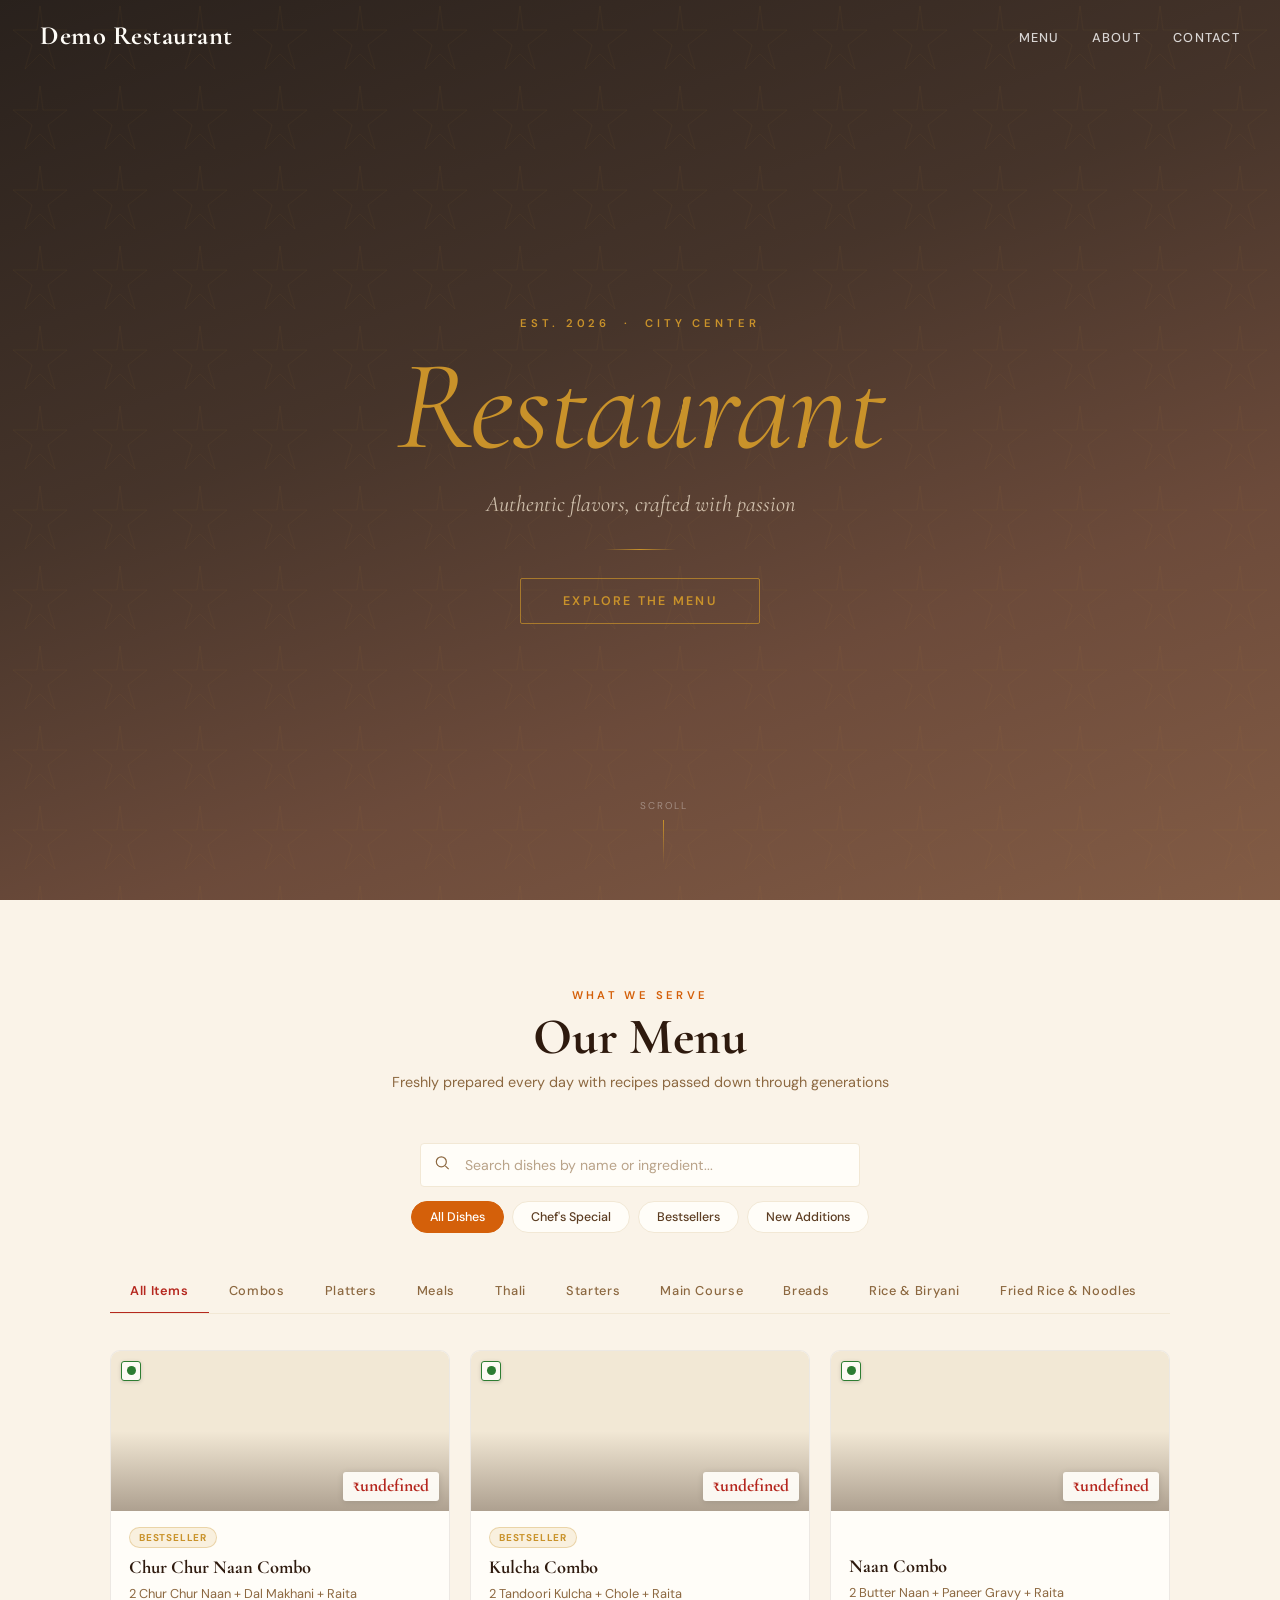
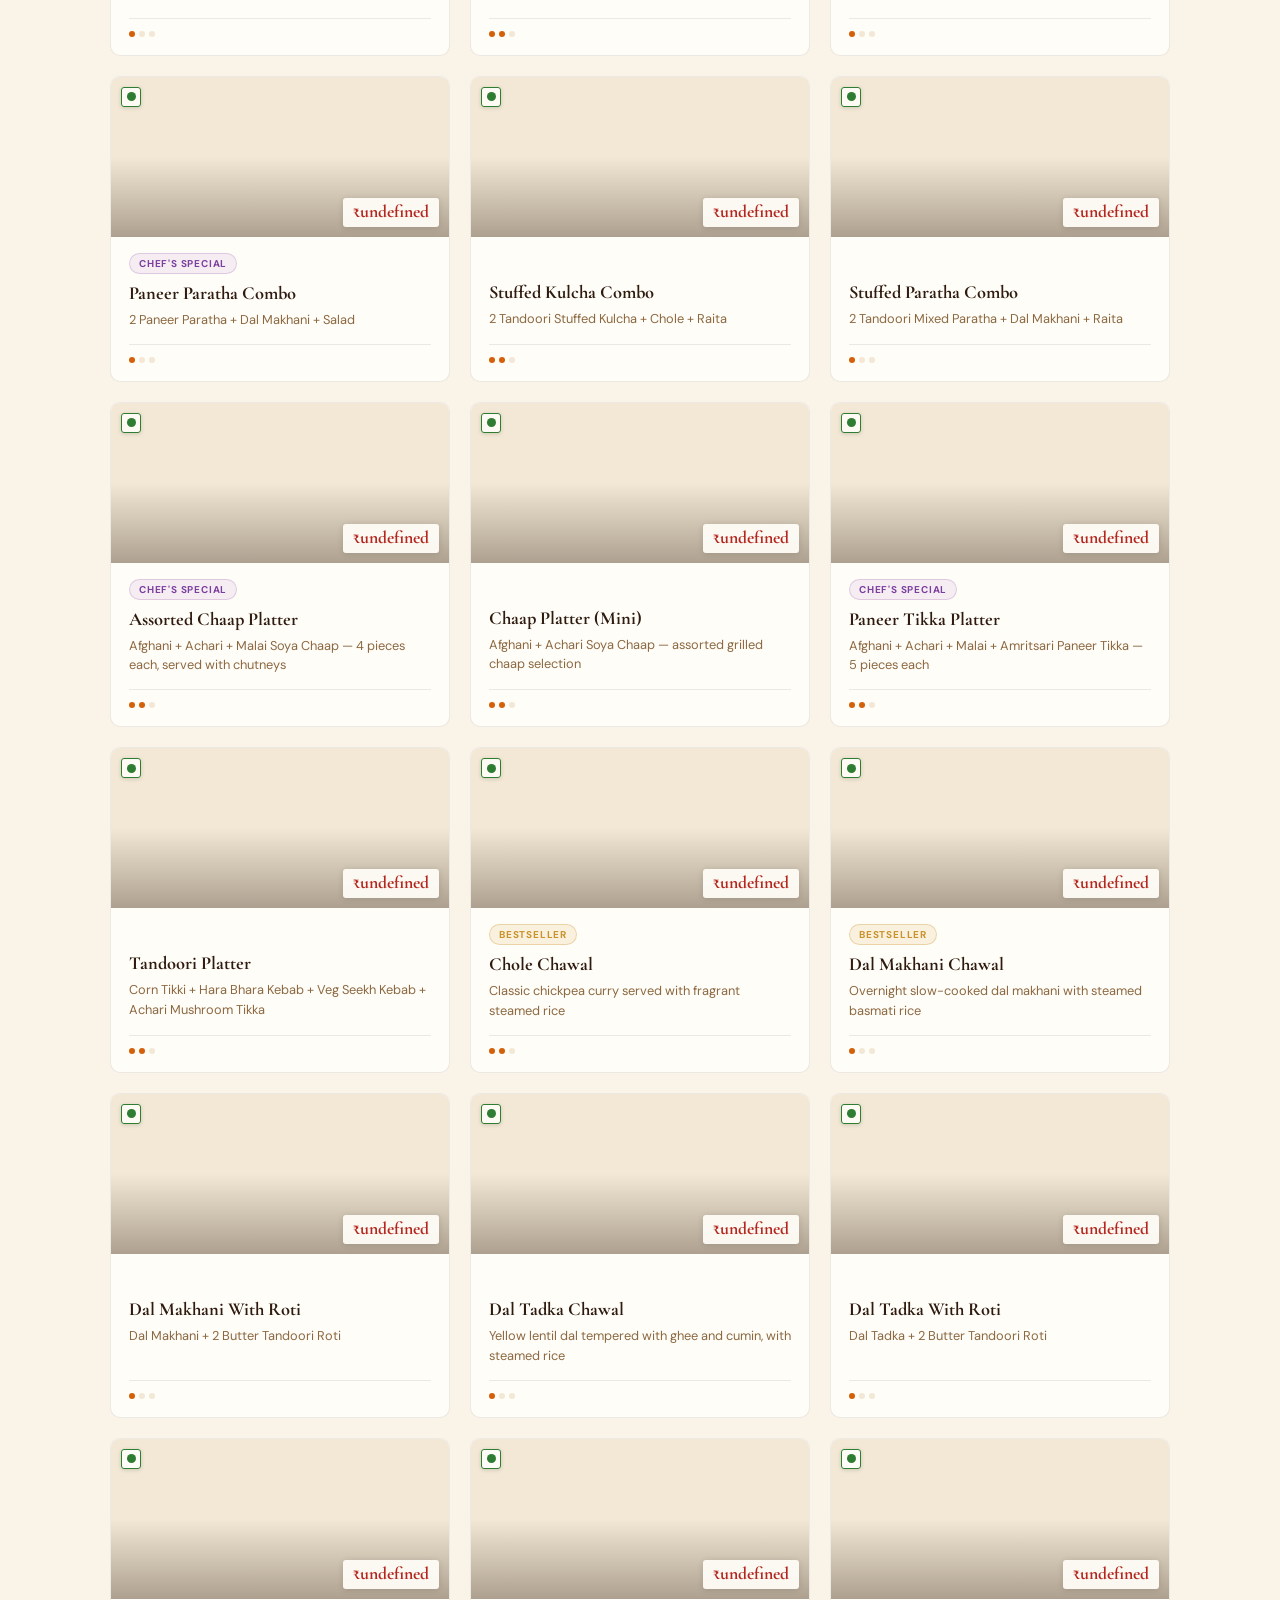
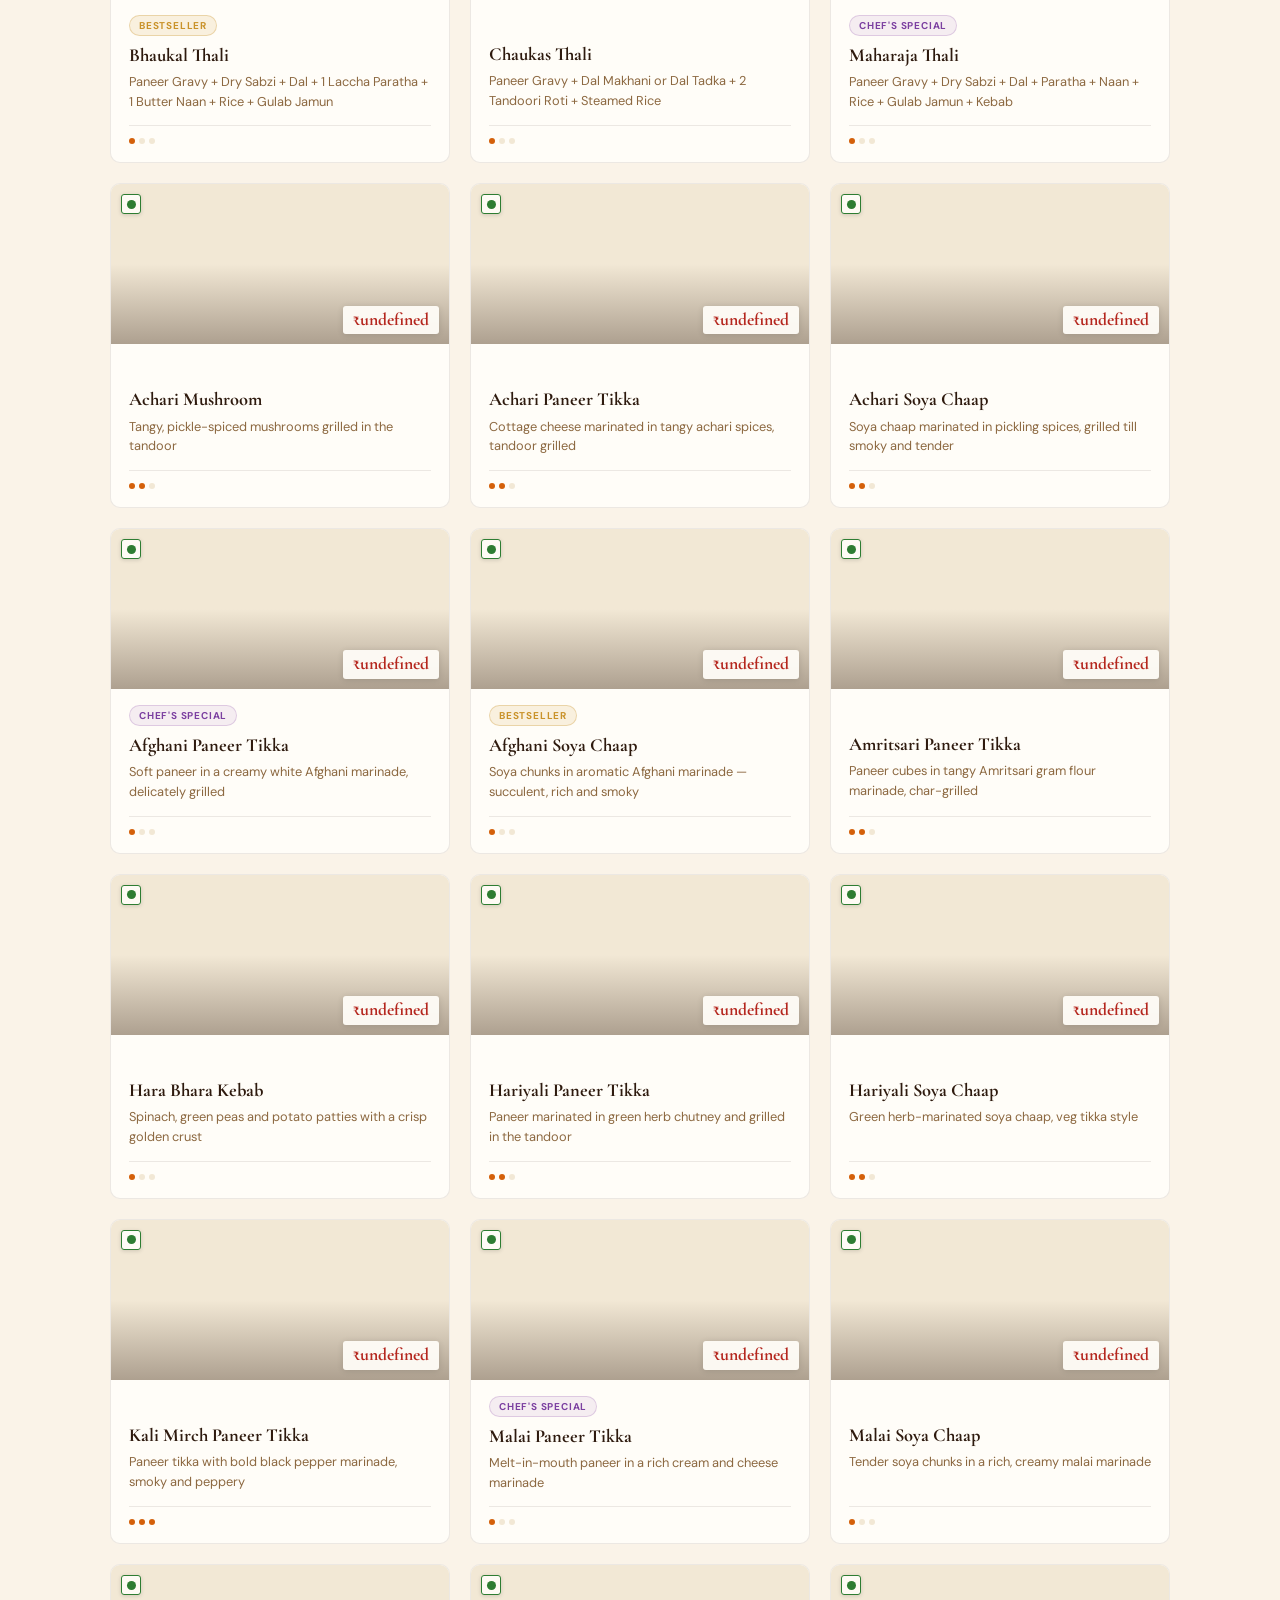
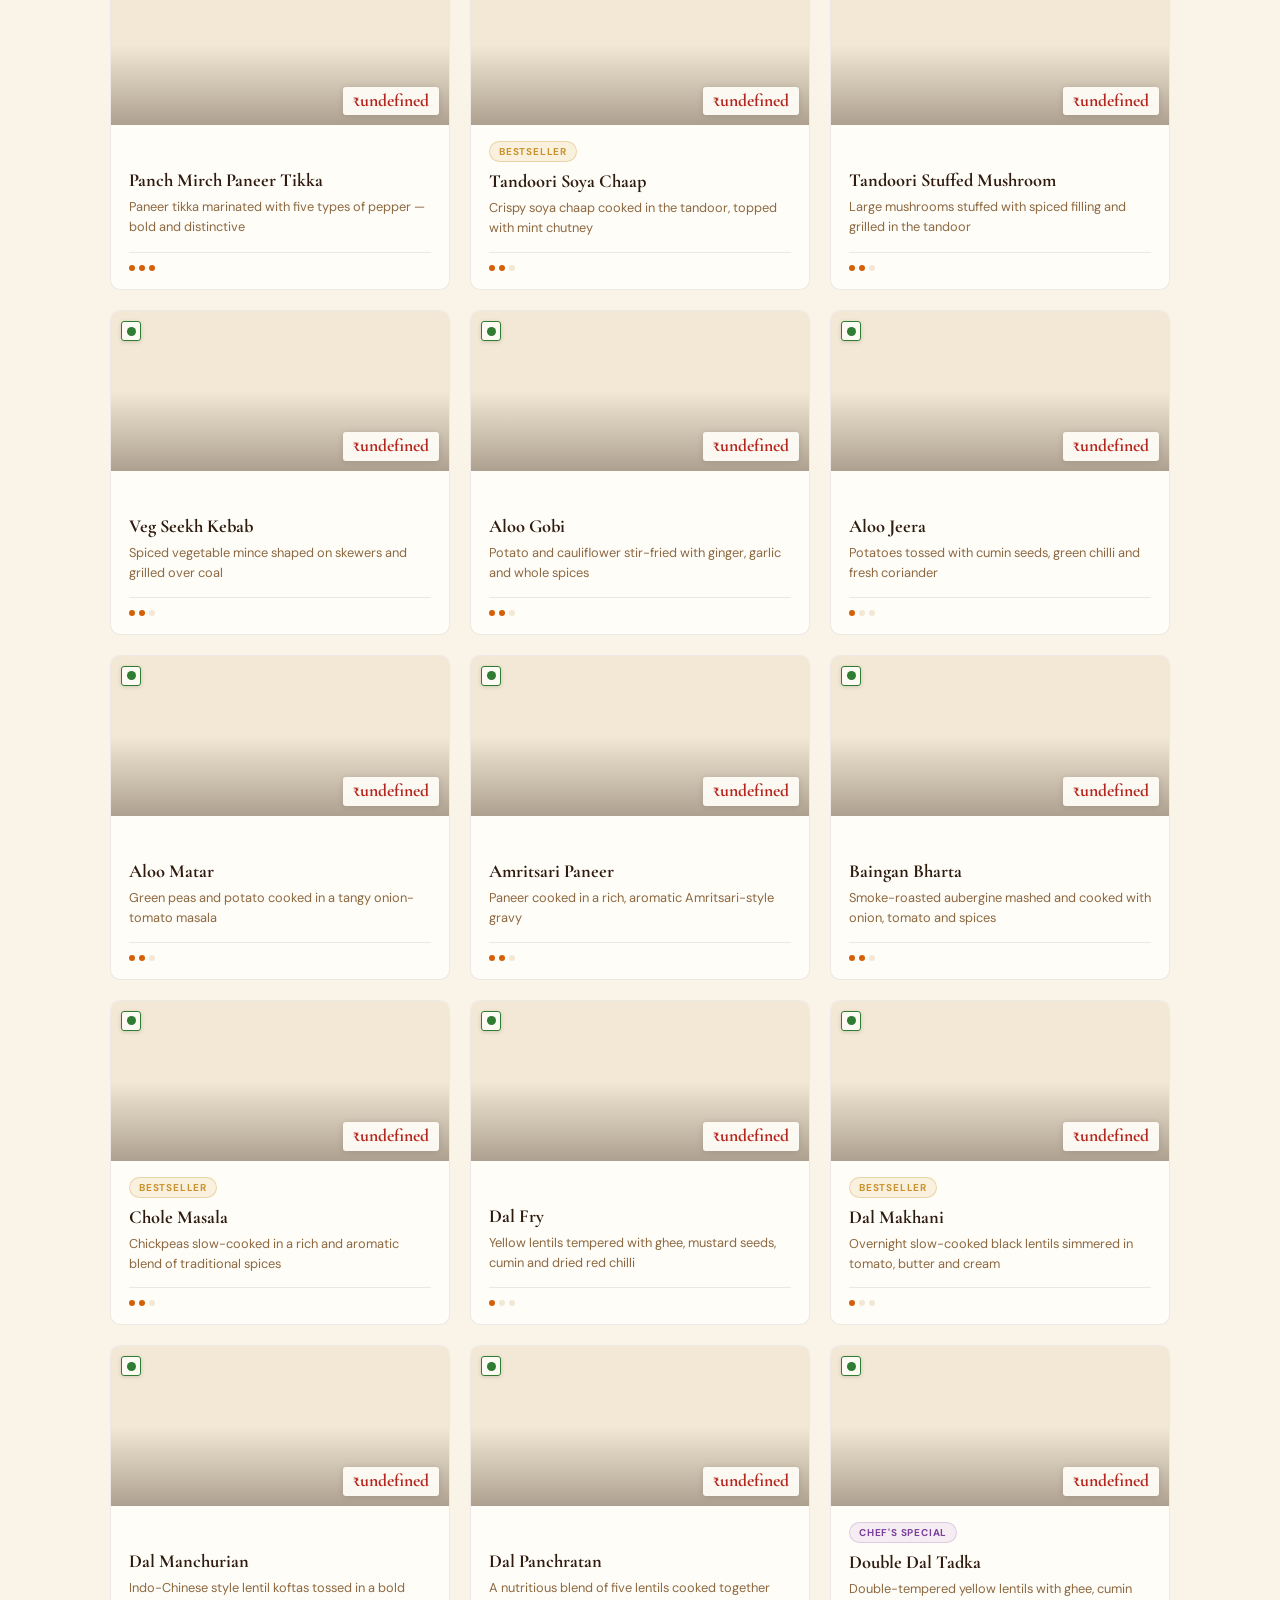
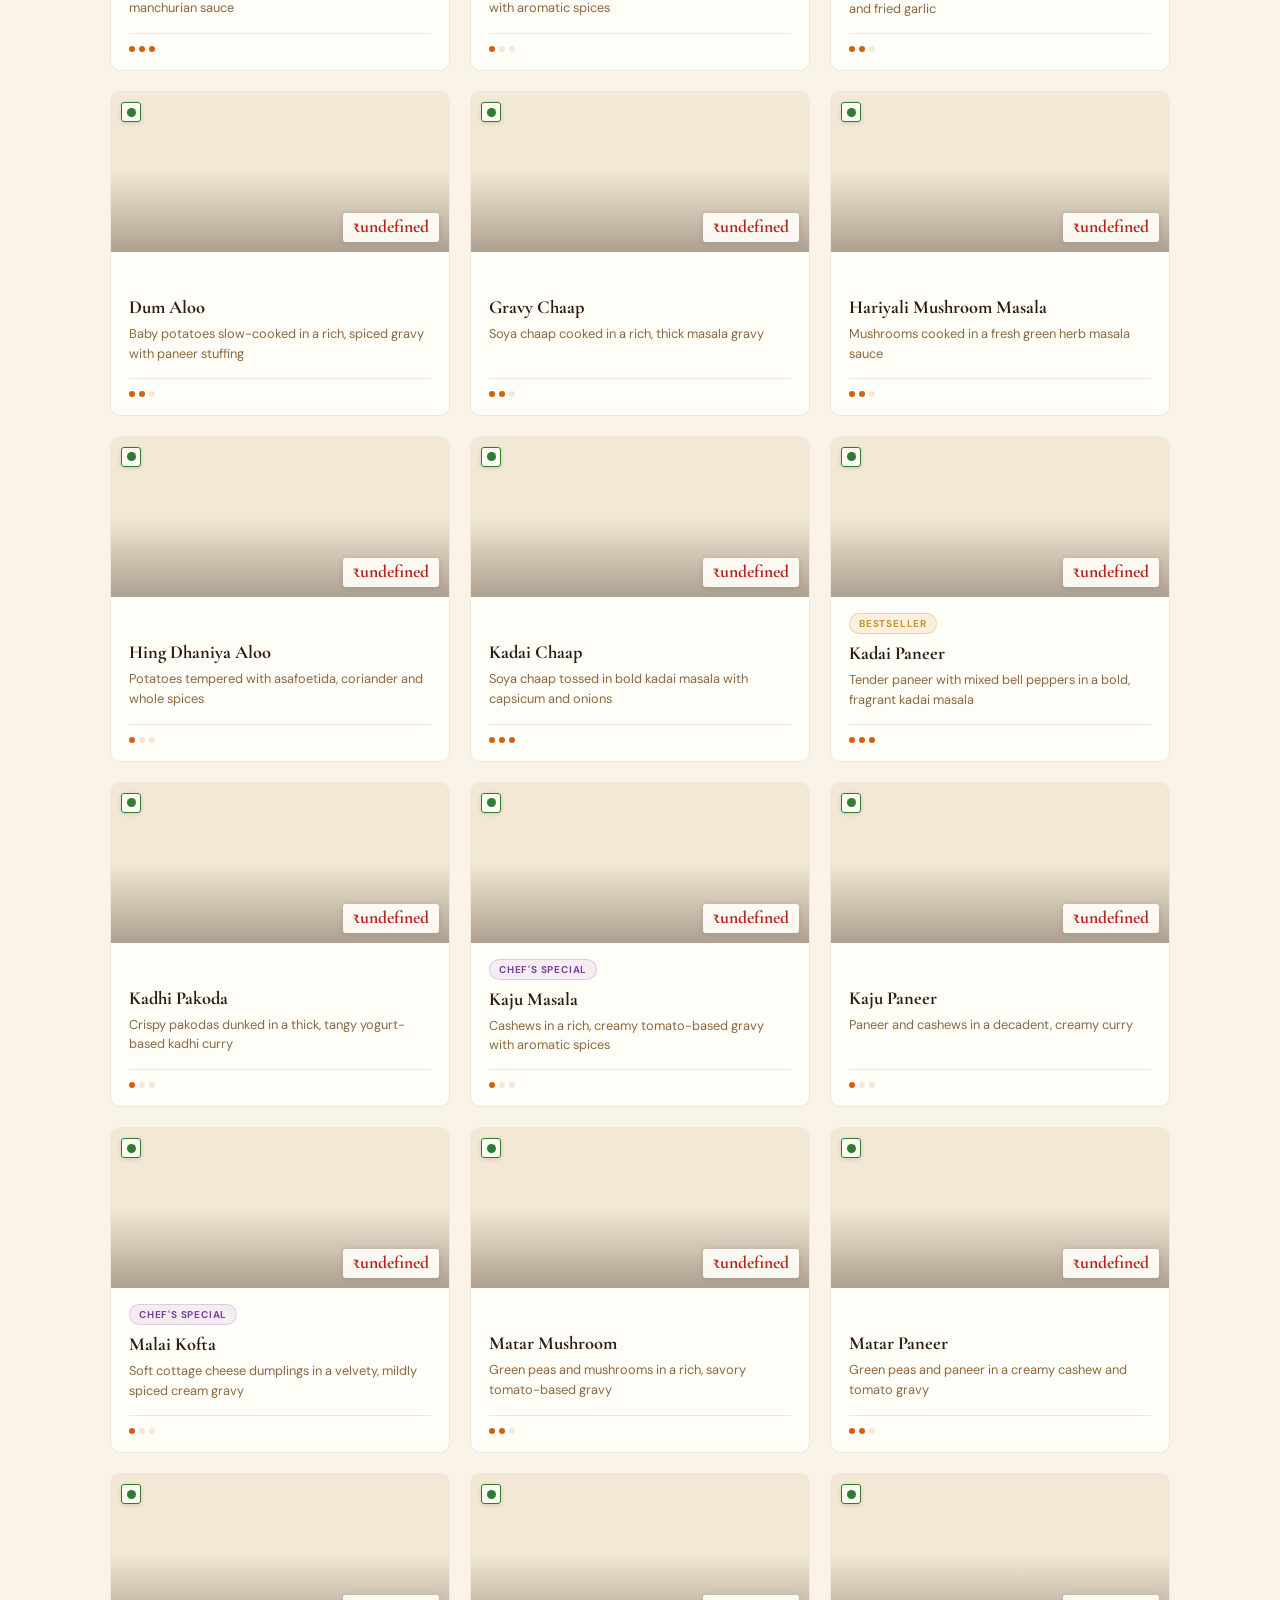
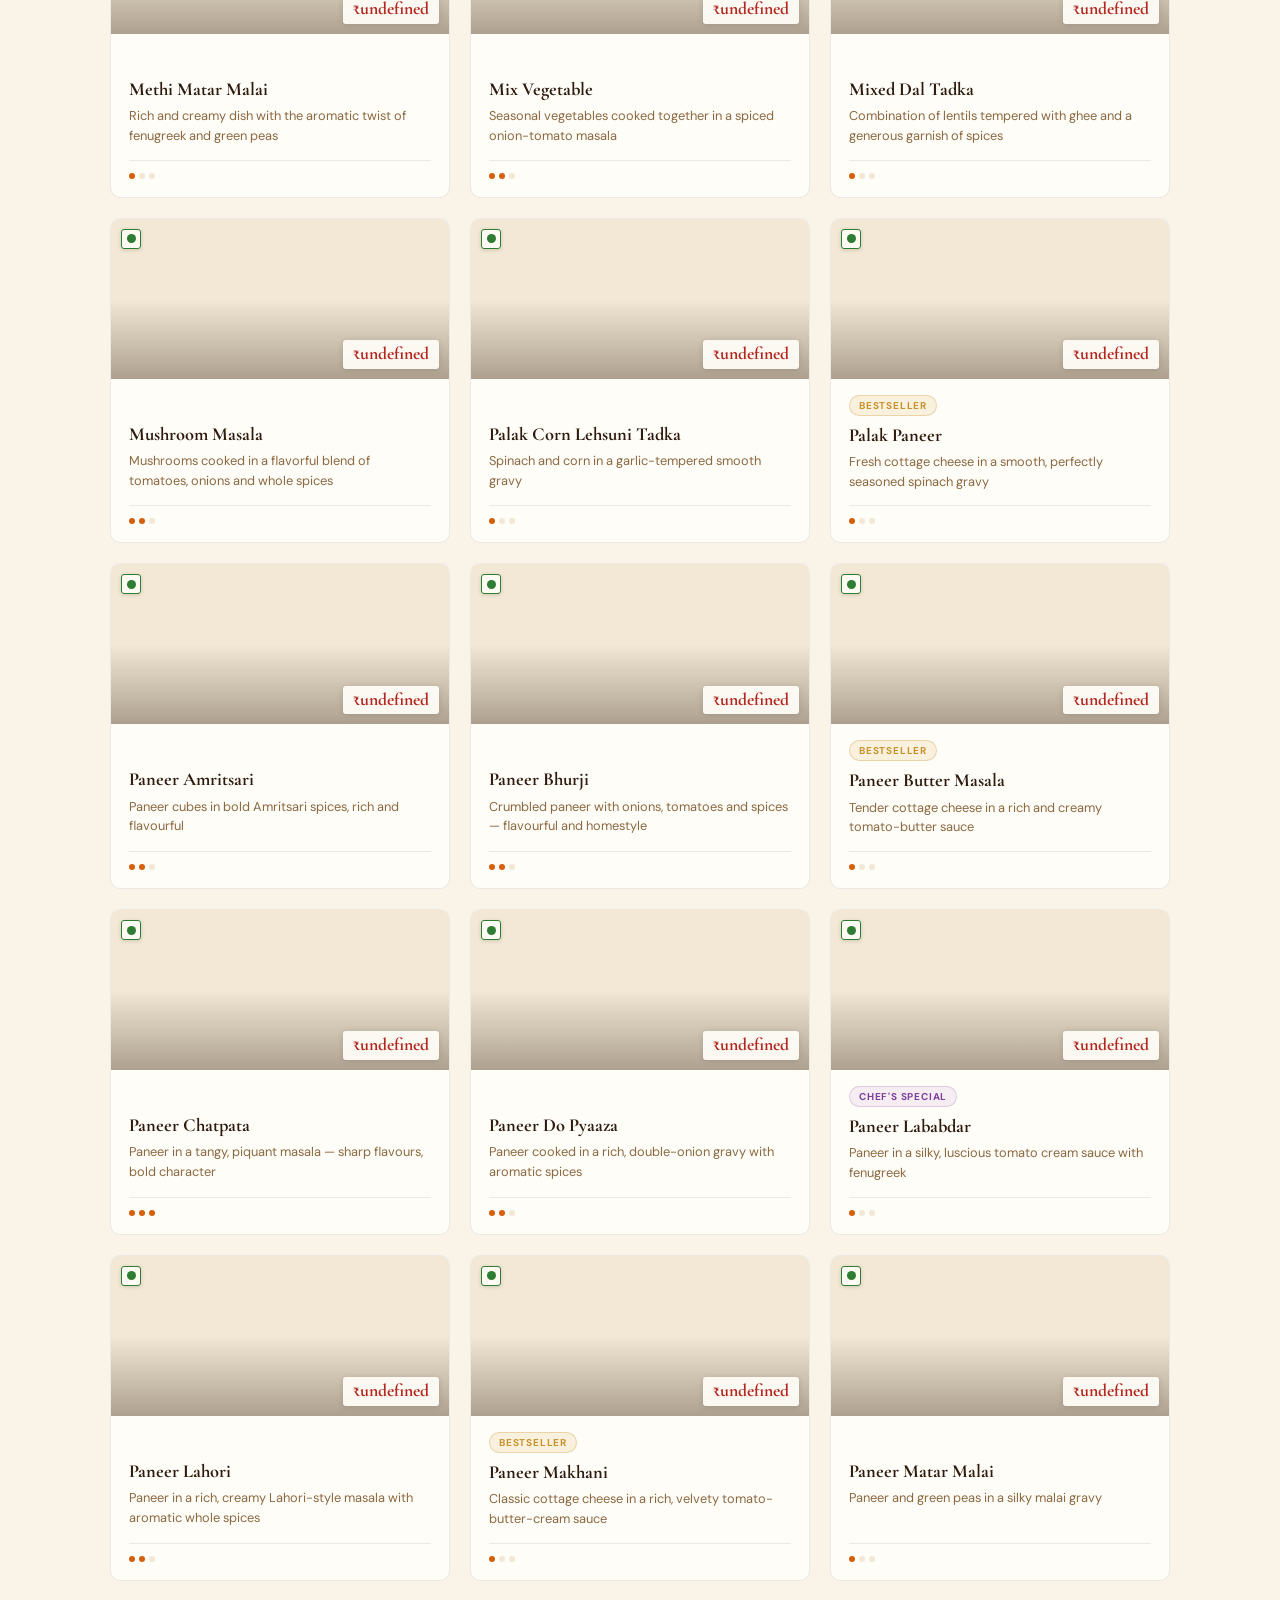
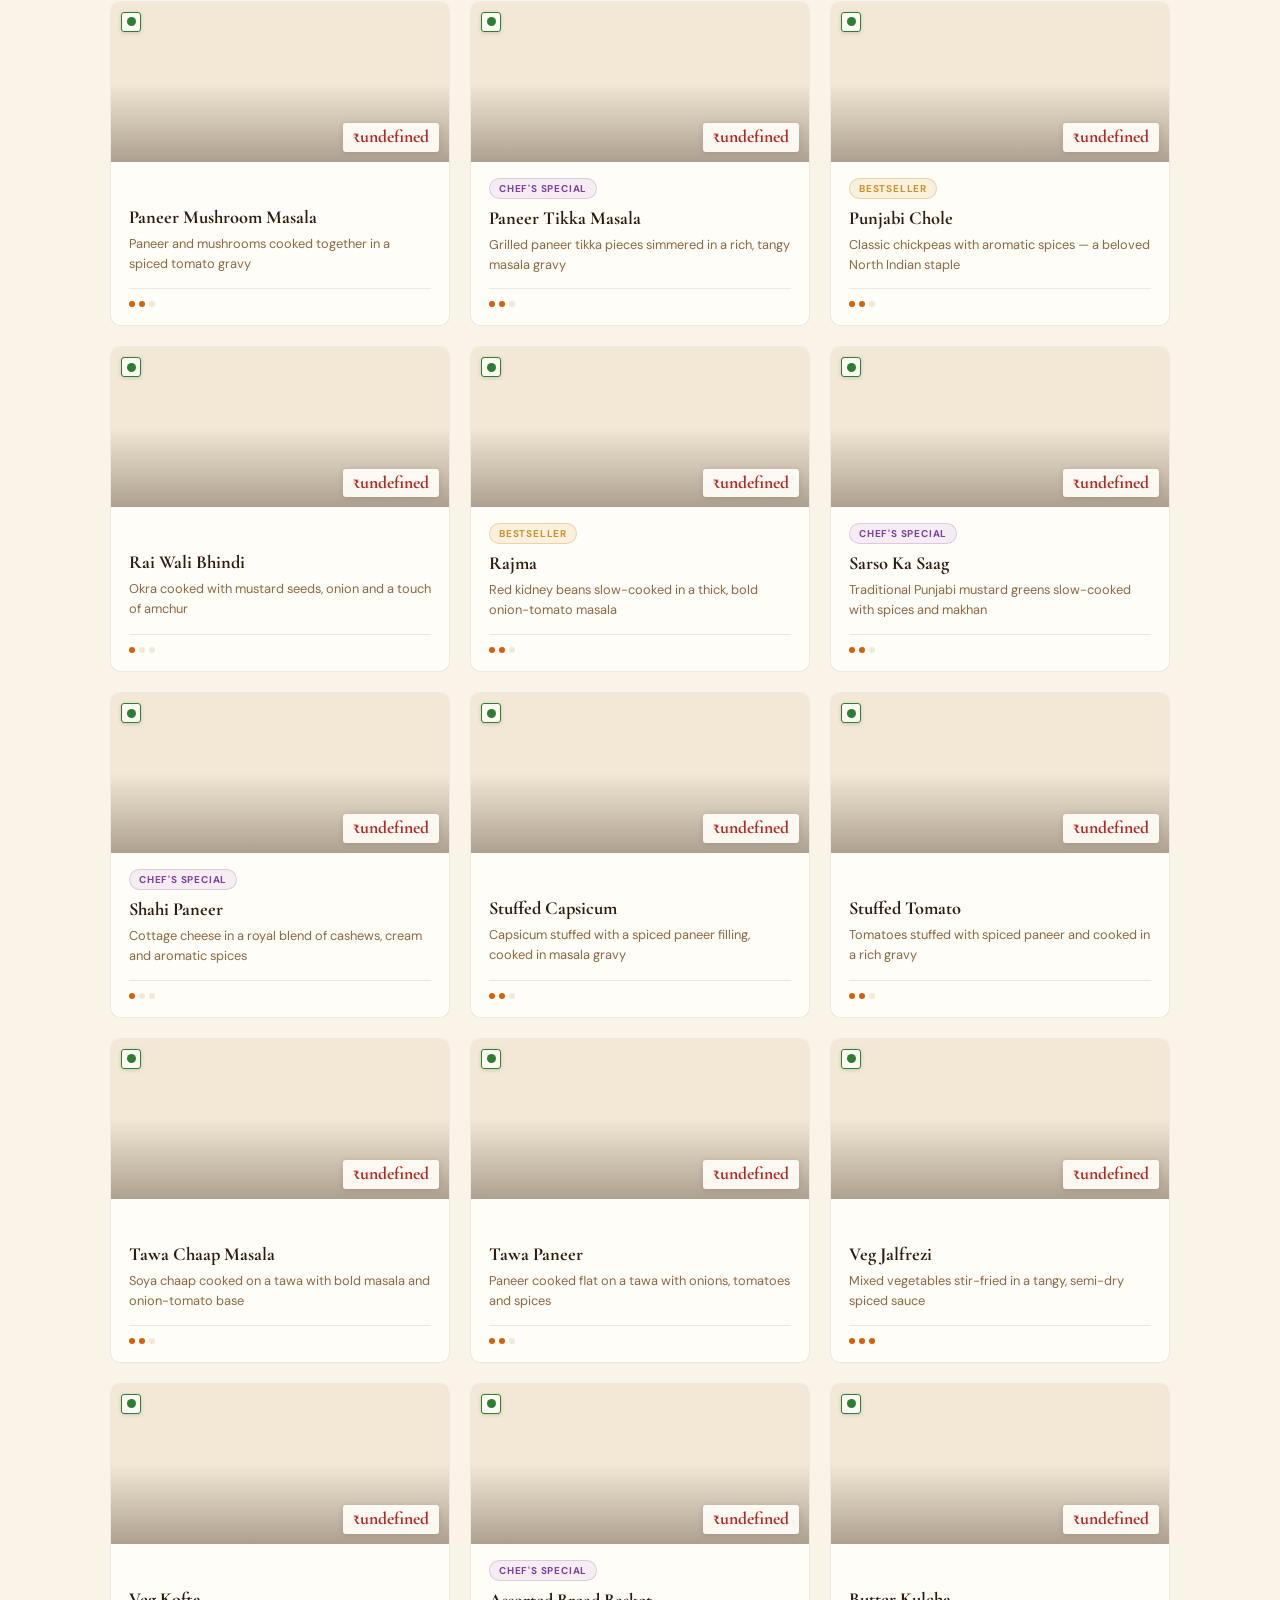
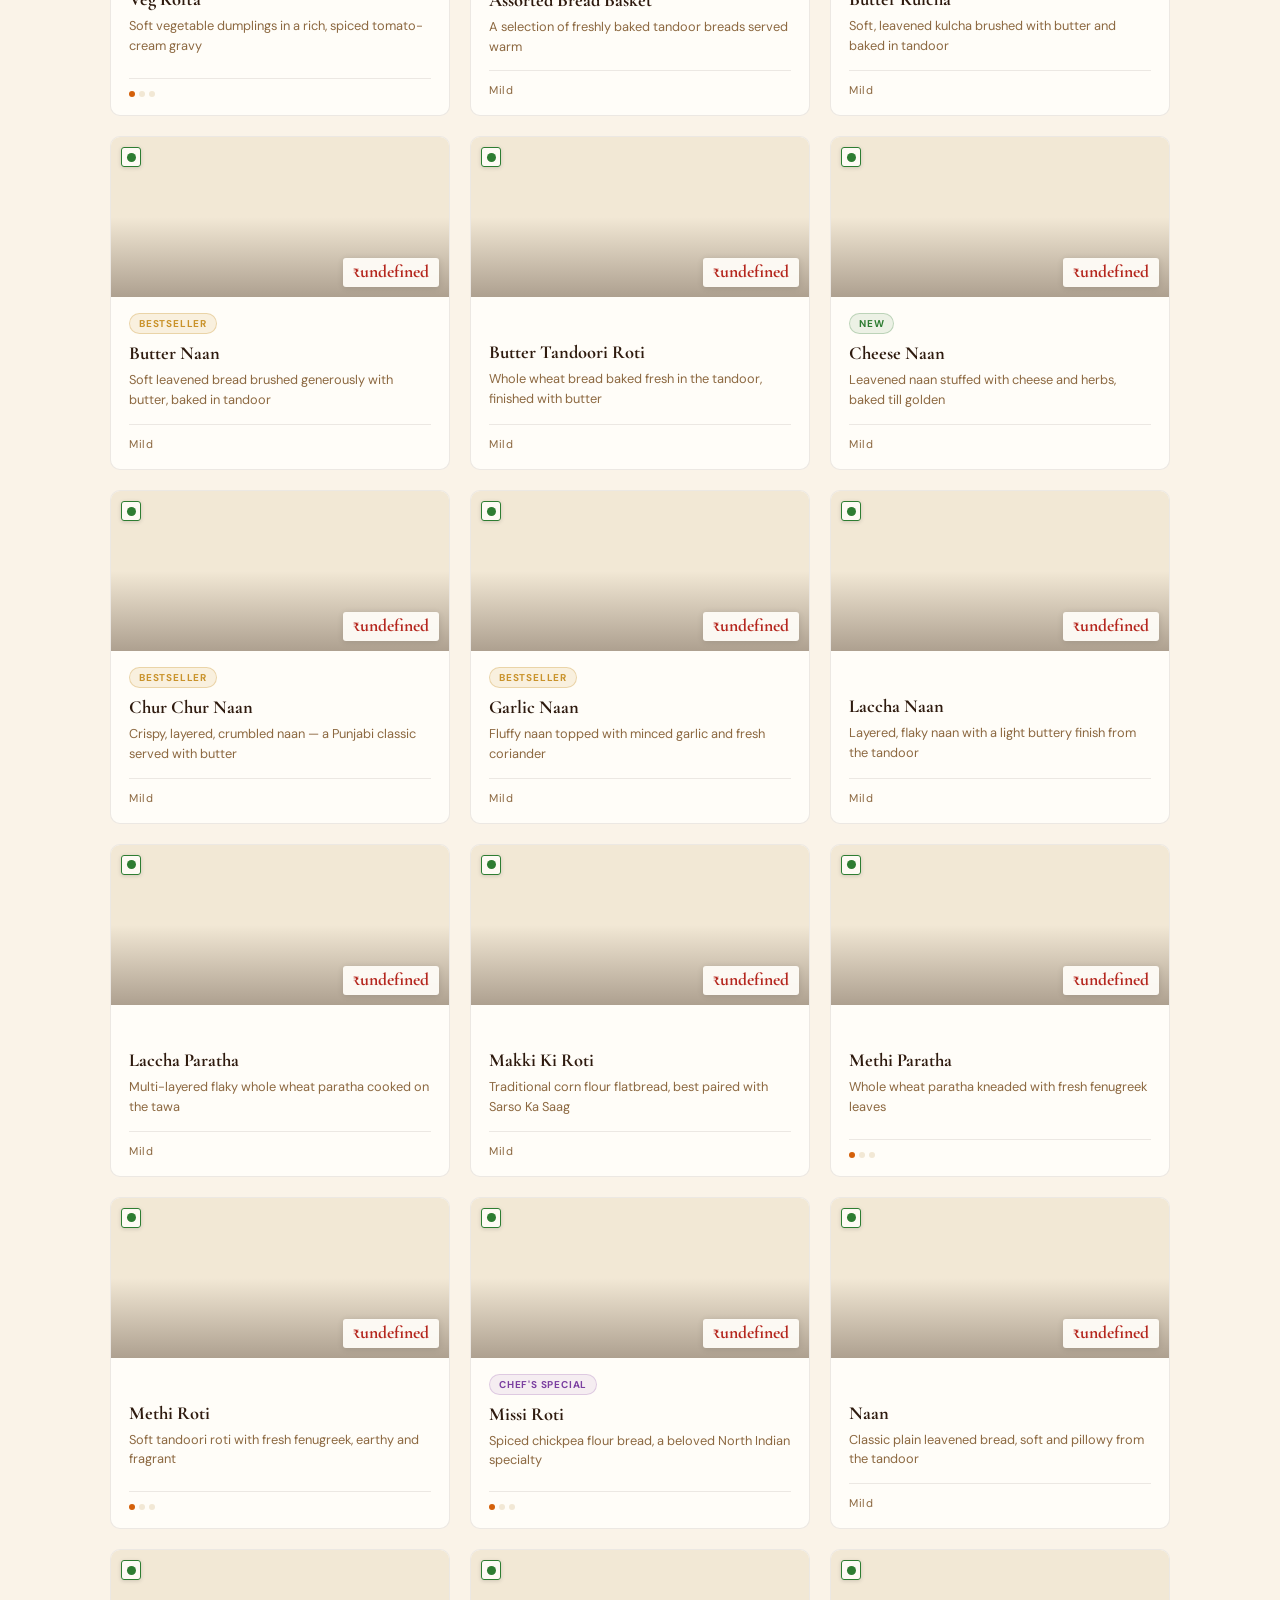
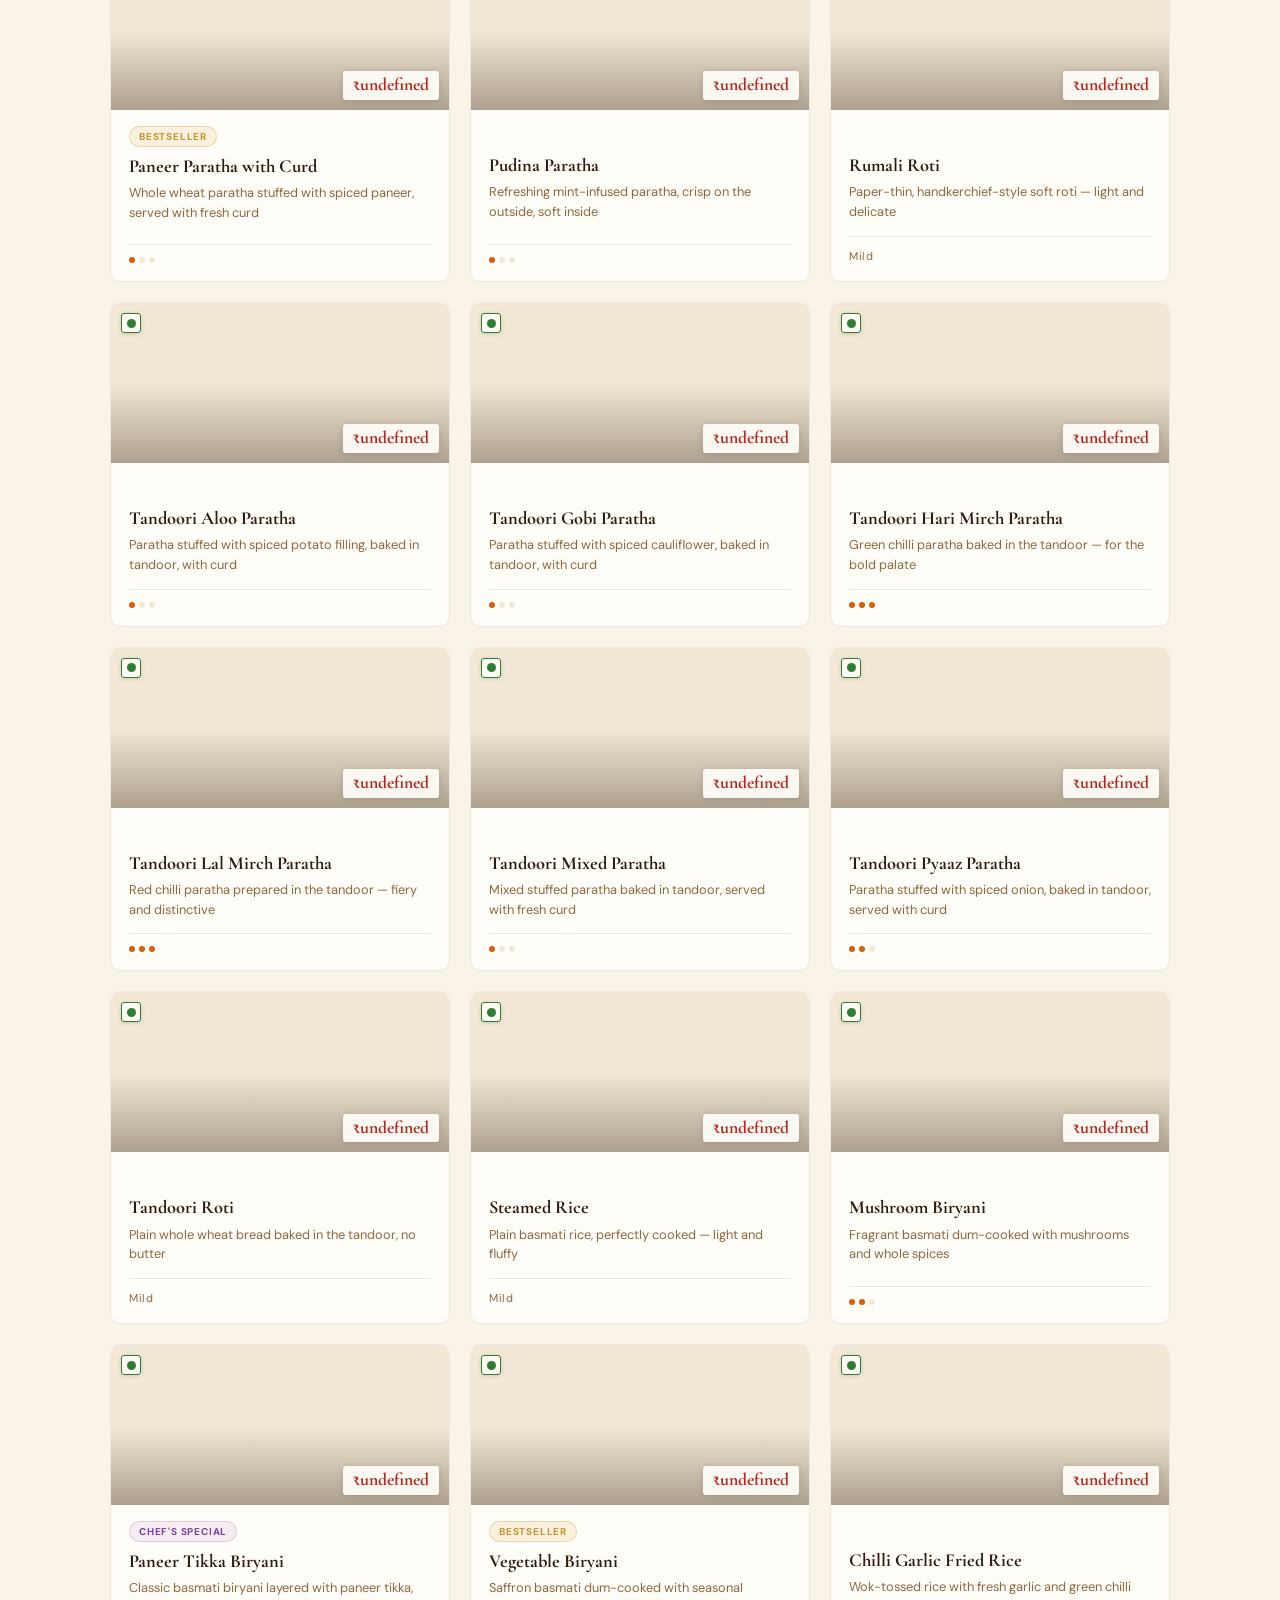
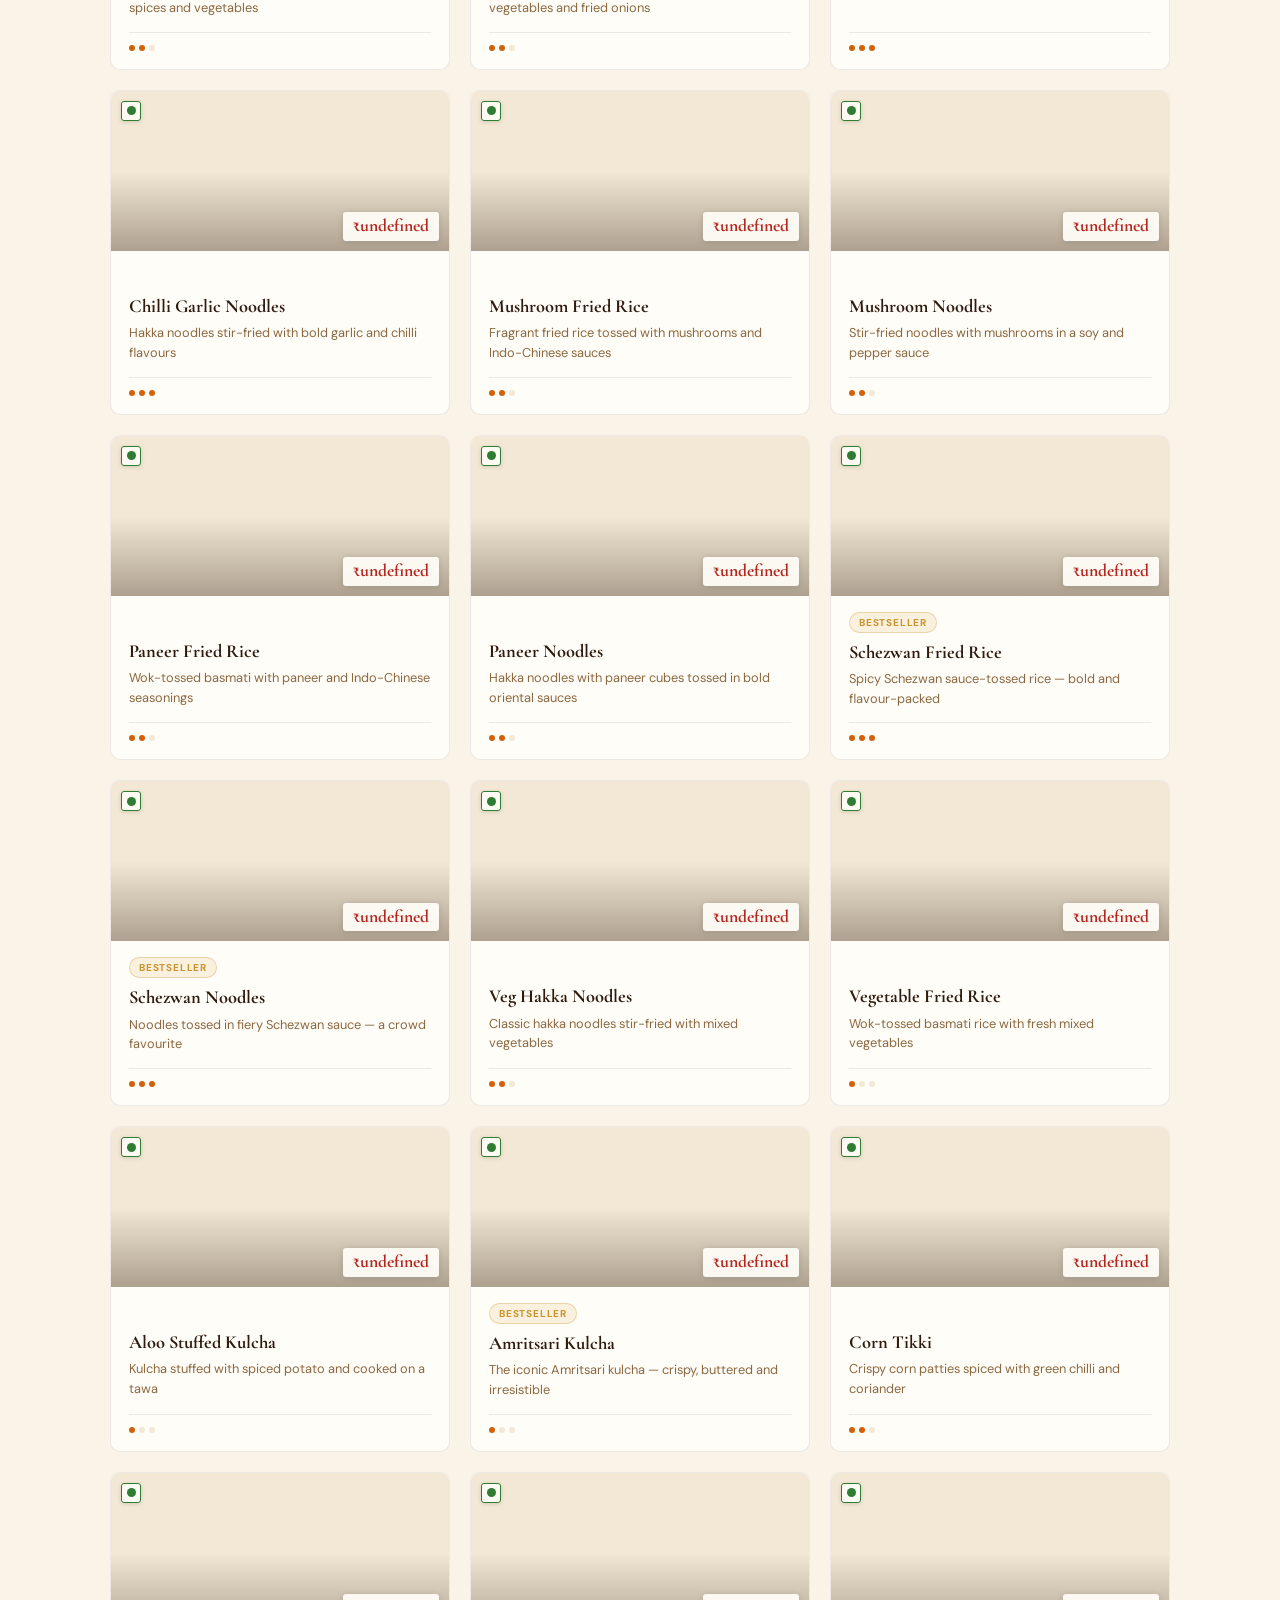
==== commit f20ca66d: "added menus" ====
--- a/menu1/index.html
+++ b/menu1/index.html
@@ -29,7 +29,7 @@
     <div class="hero-pattern"></div>
     <div class="hero-content">
       <p class="hero-eyebrow">Est. 2026 &nbsp;&middot;&nbsp; City Center</p>
-      <h1 class="hero-title">Demo<em>Restaurant</em></h1>
+      <h1 class="hero-title"><em>Restaurant</em></h1>
 
       <p class="hero-tagline">Authentic flavors, crafted with passion</p>
       <div class="hero-divider"></div>
@@ -84,7 +84,8 @@
     <p class="section-sub reveal">The warmth of our kitchens, served to your table</p>
 
     <p class="about-story reveal">
-      Demo Restaurant was born from a simple dream — to serve honest, hearty North Indian food the way it's made at home.
+      Demo Restaurant was born from a simple dream — to serve honest, hearty North Indian food the way it's made at
+      home.
       Every dish carries the story of slow-cooked dals, the scent of ghee in the morning, and the joy of a family meal
       shared together.
     </p>
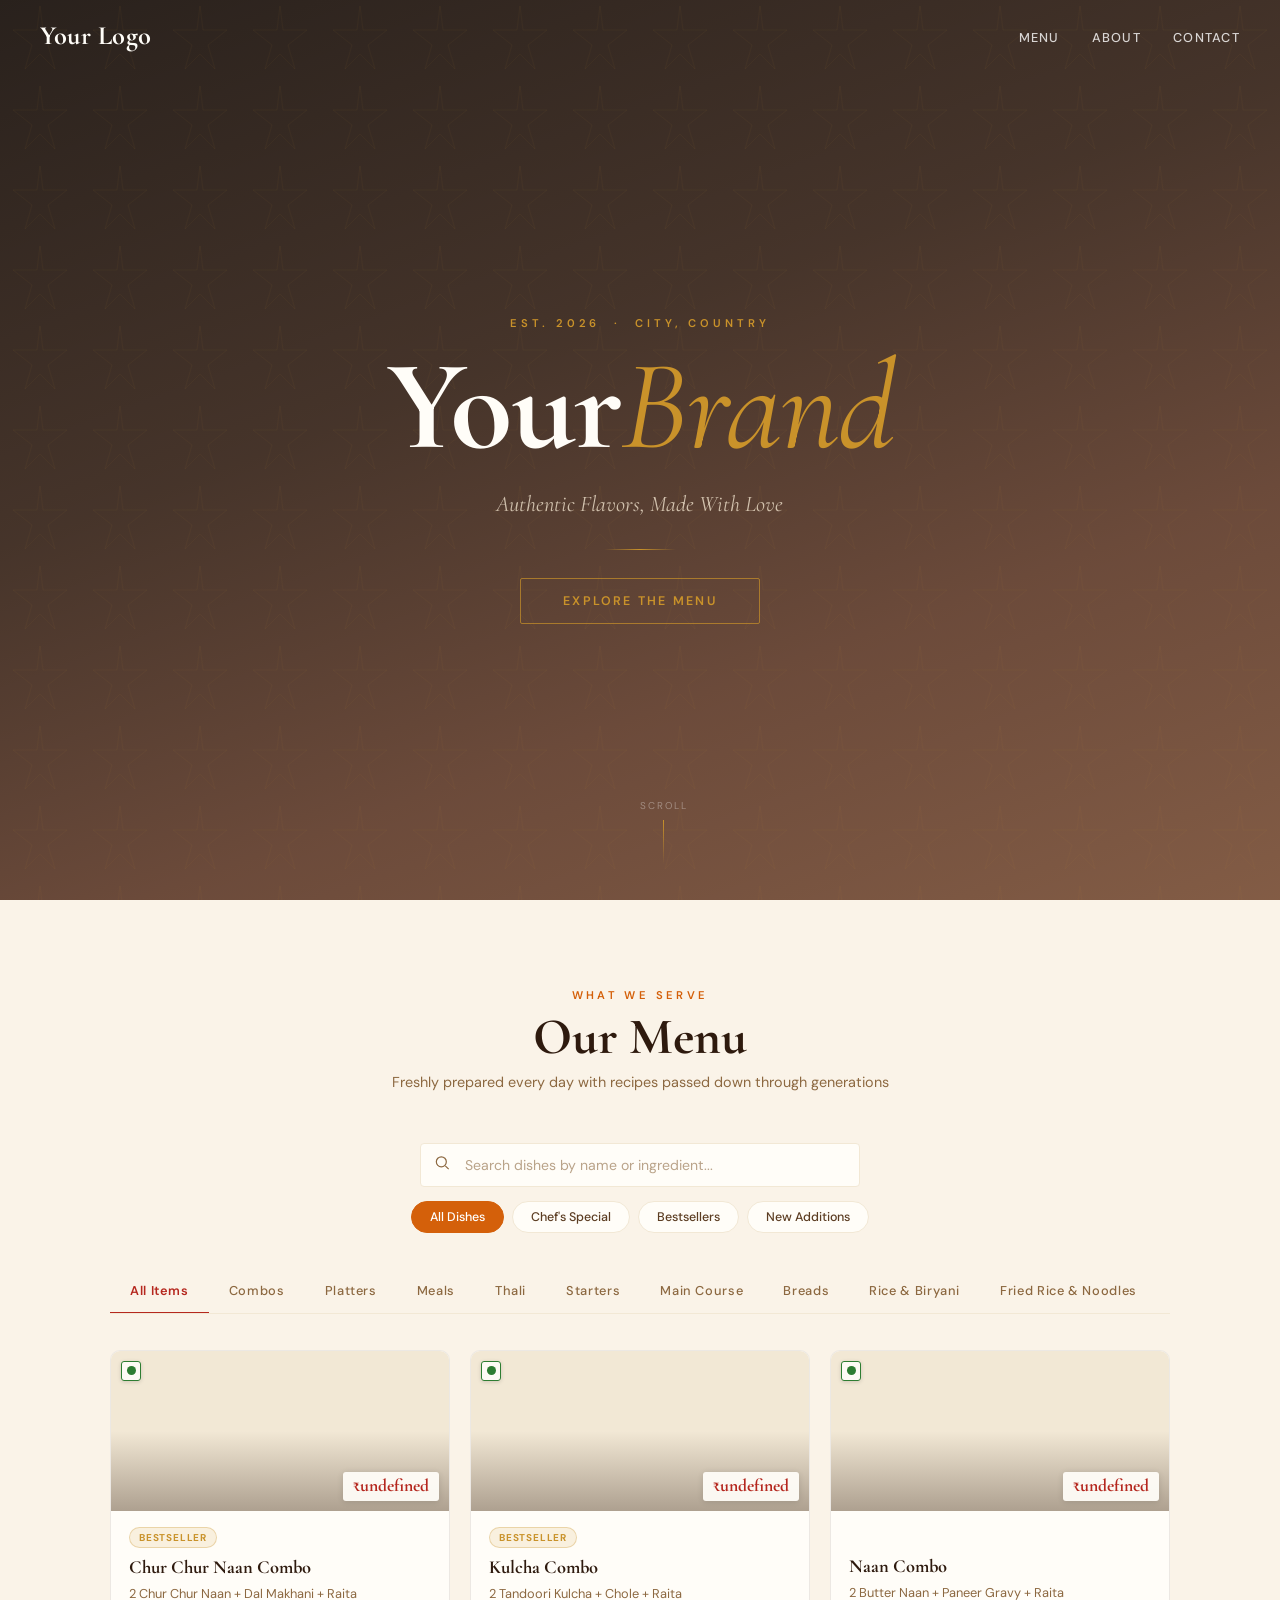
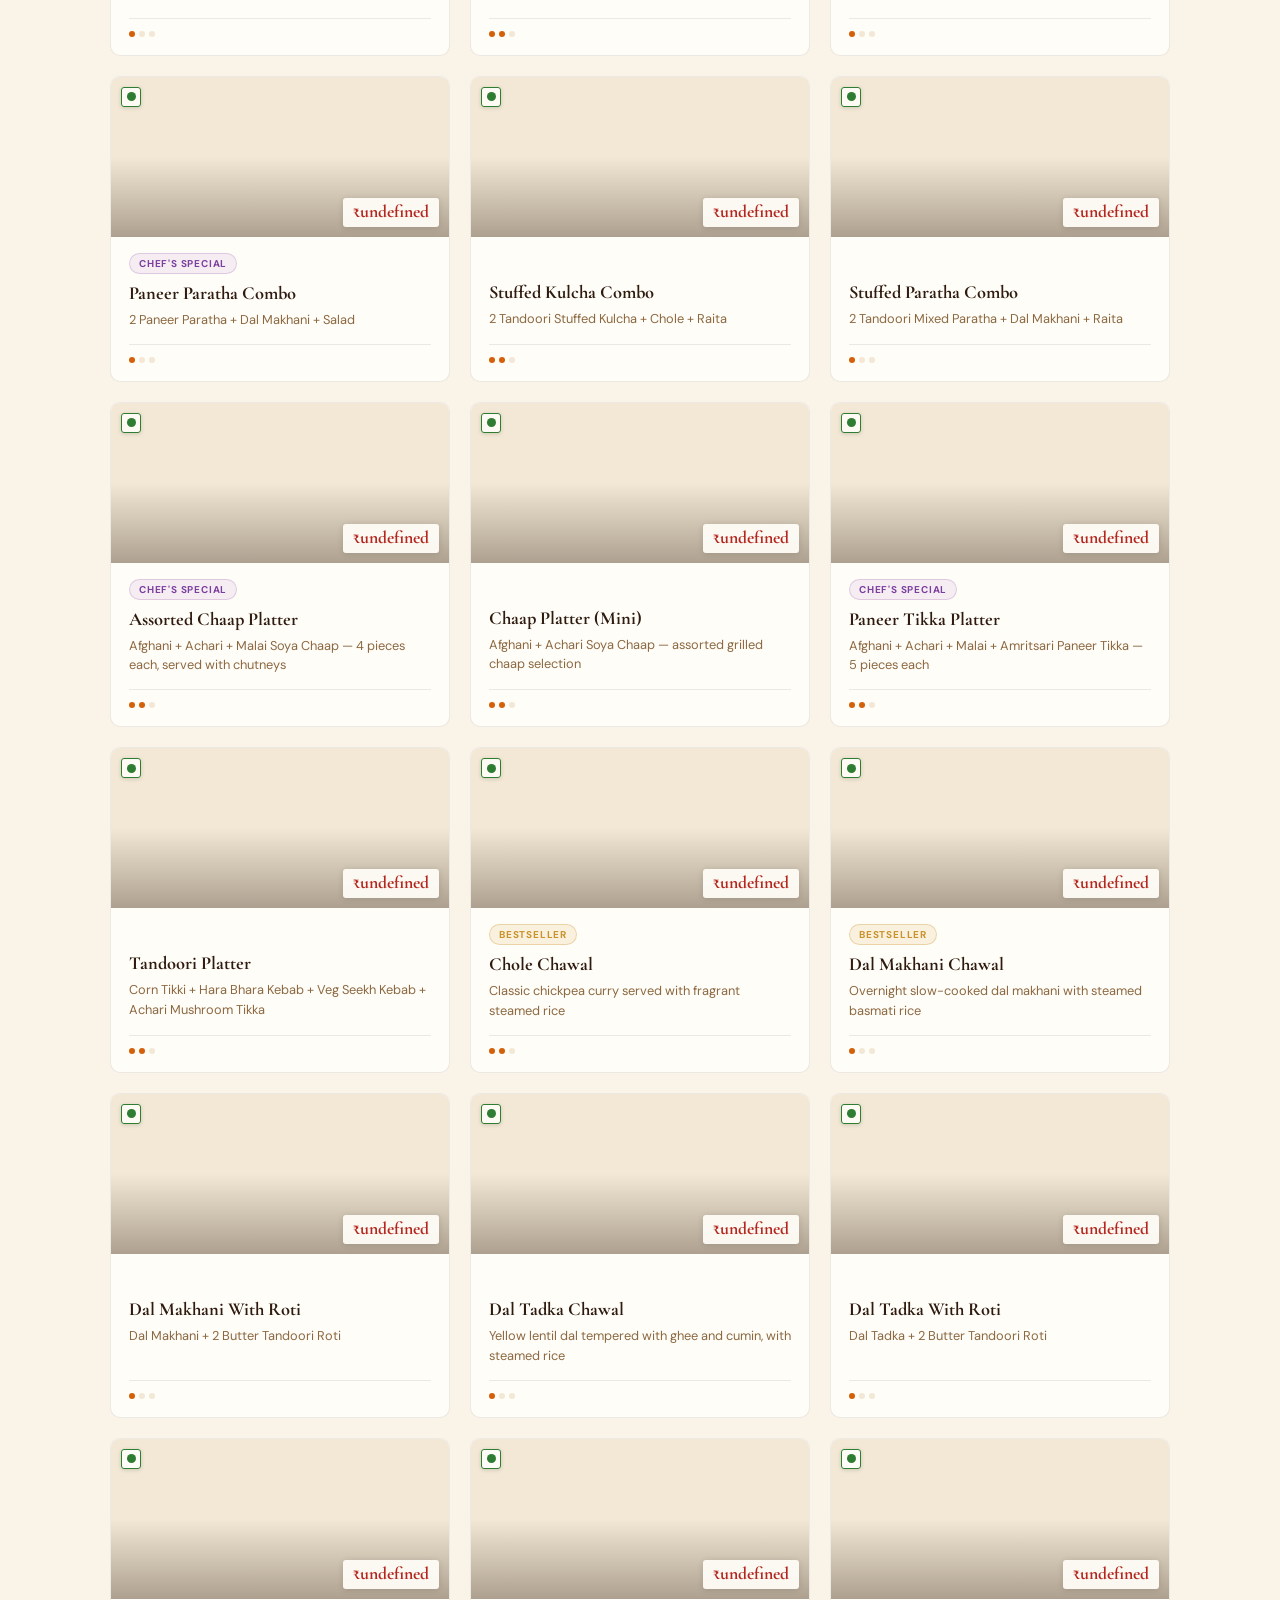
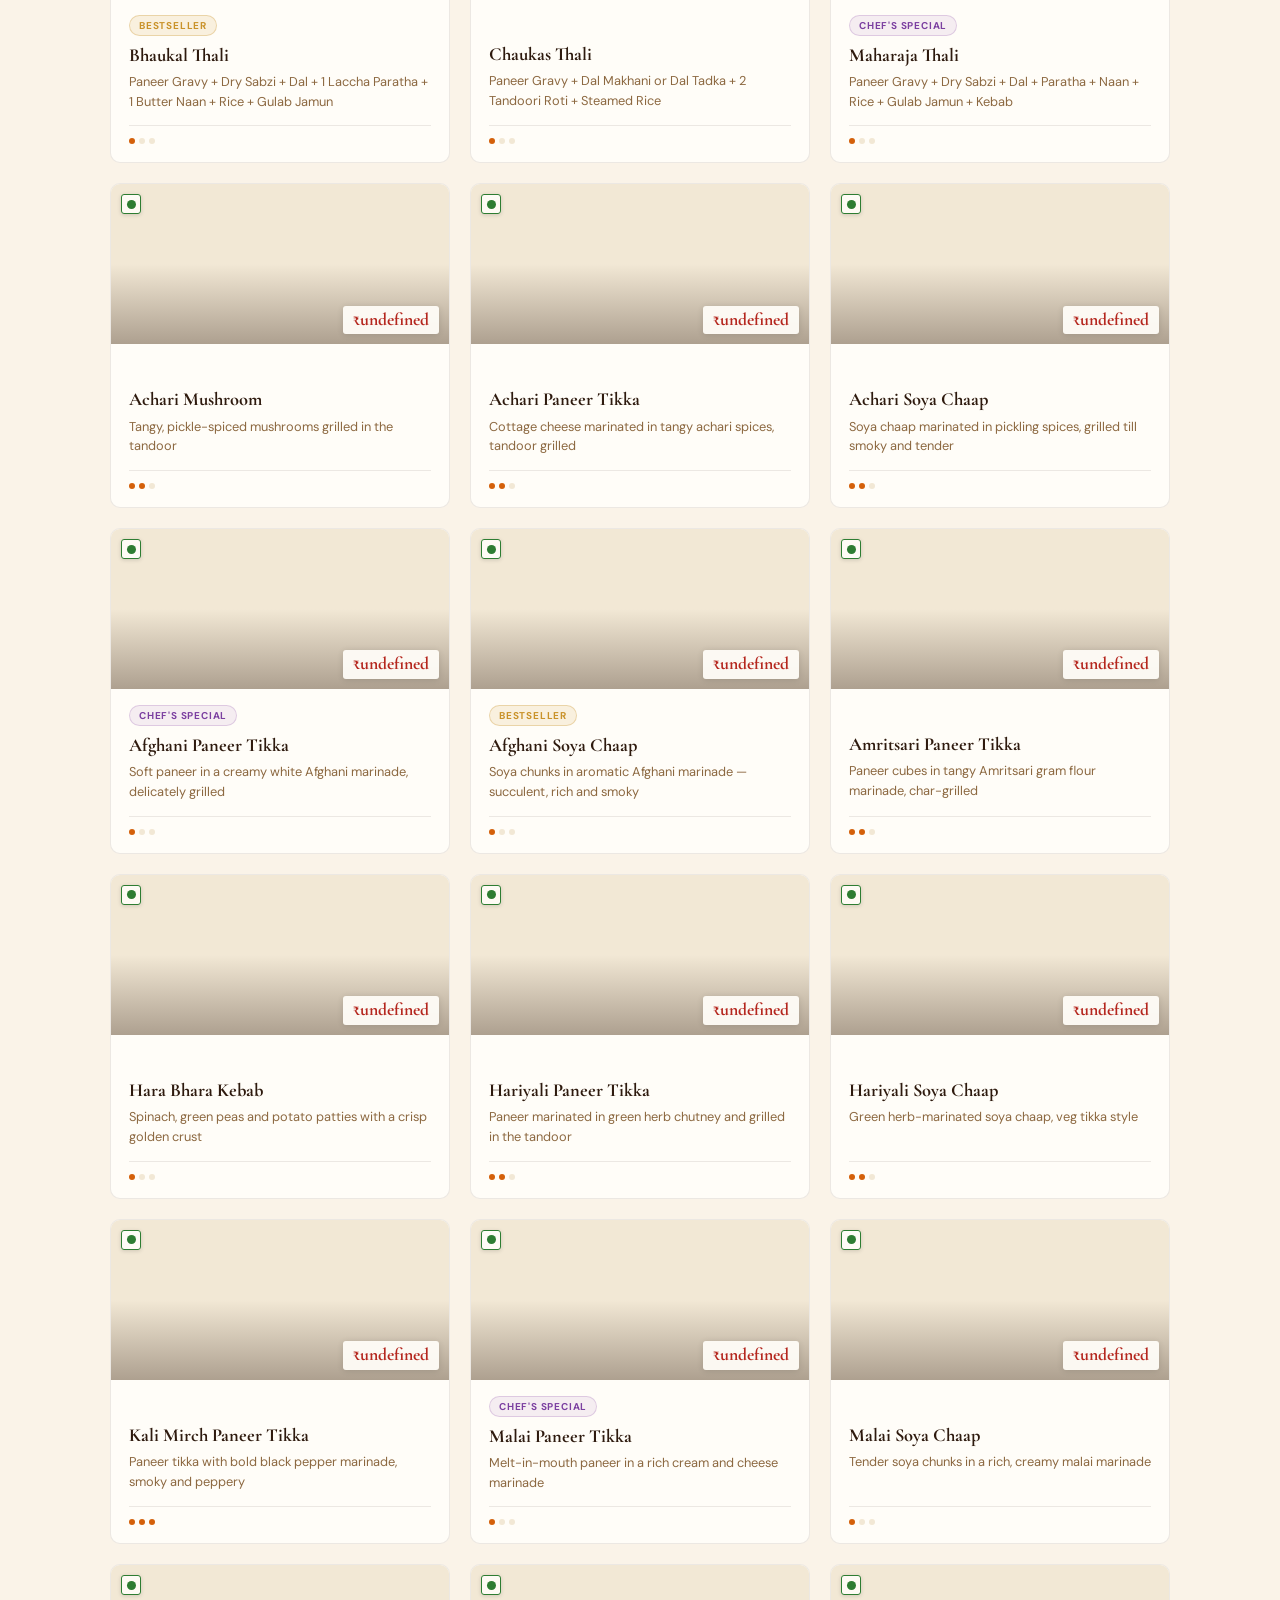
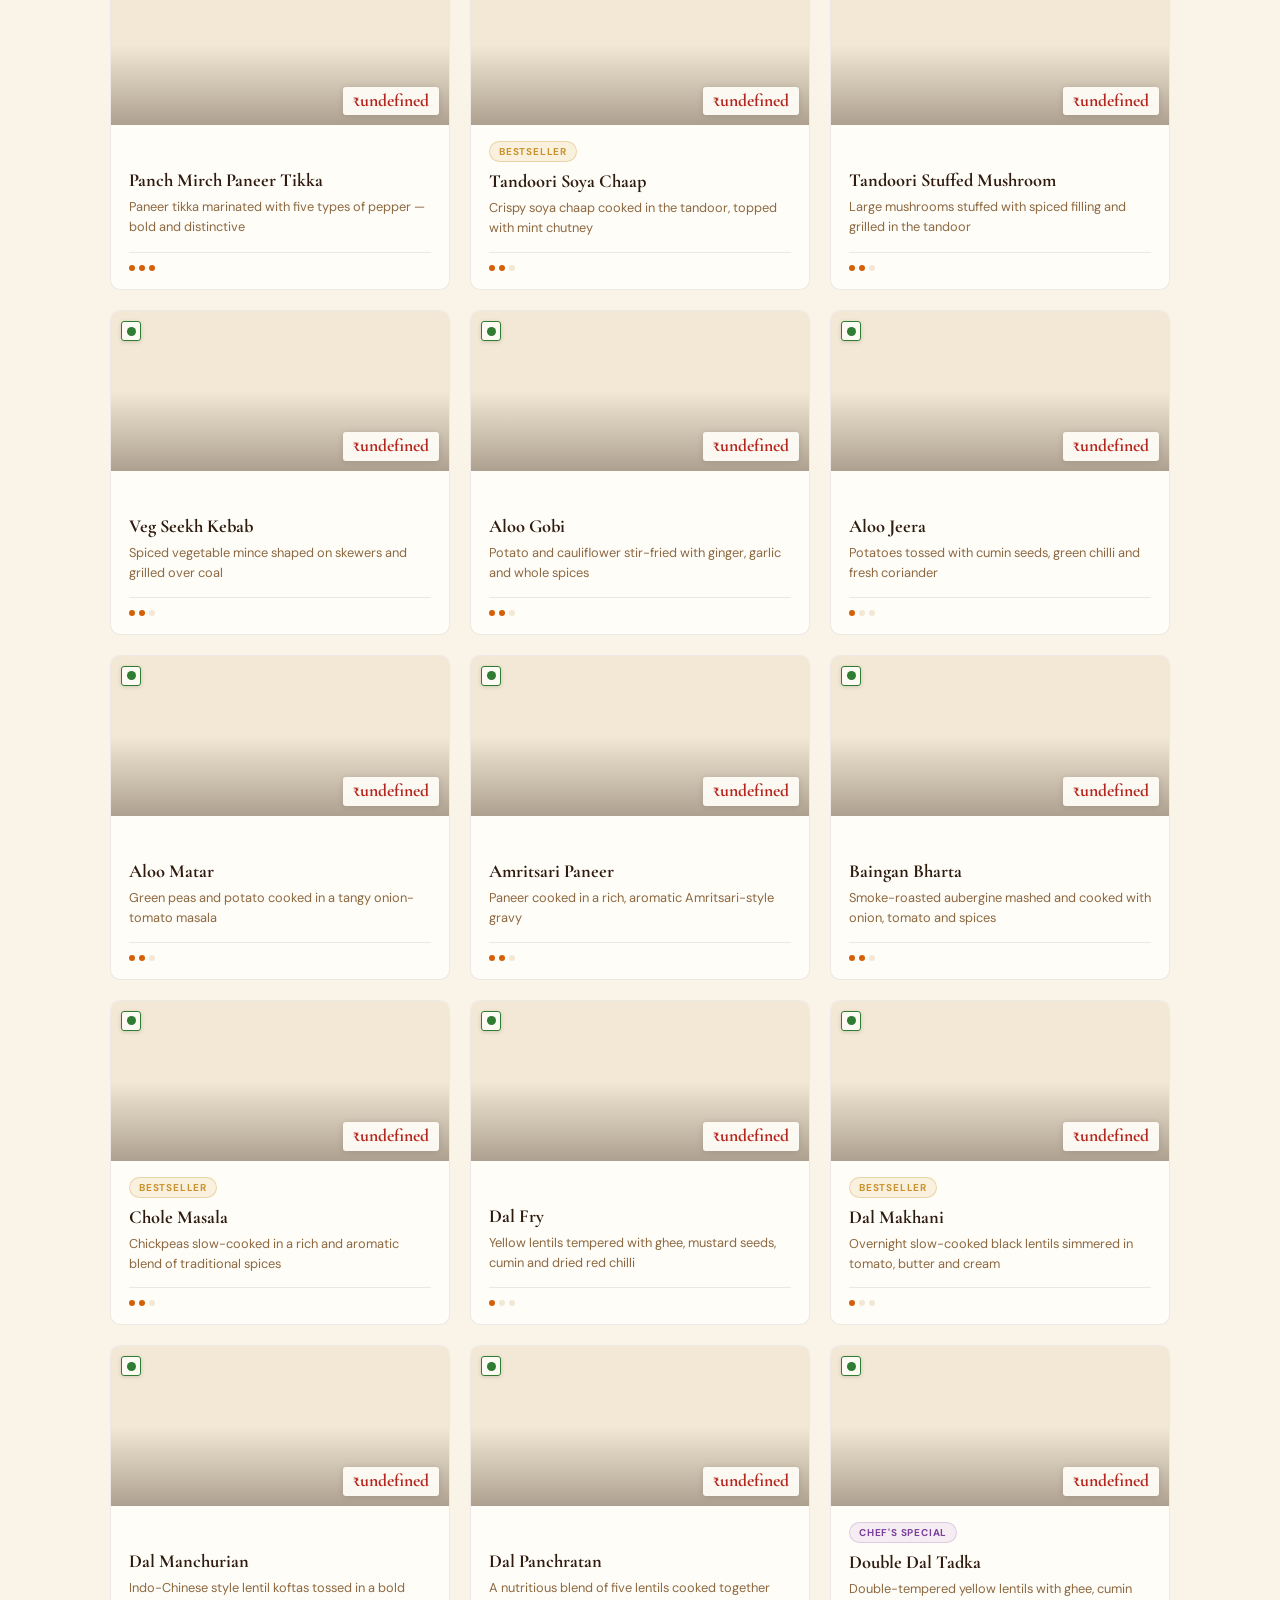
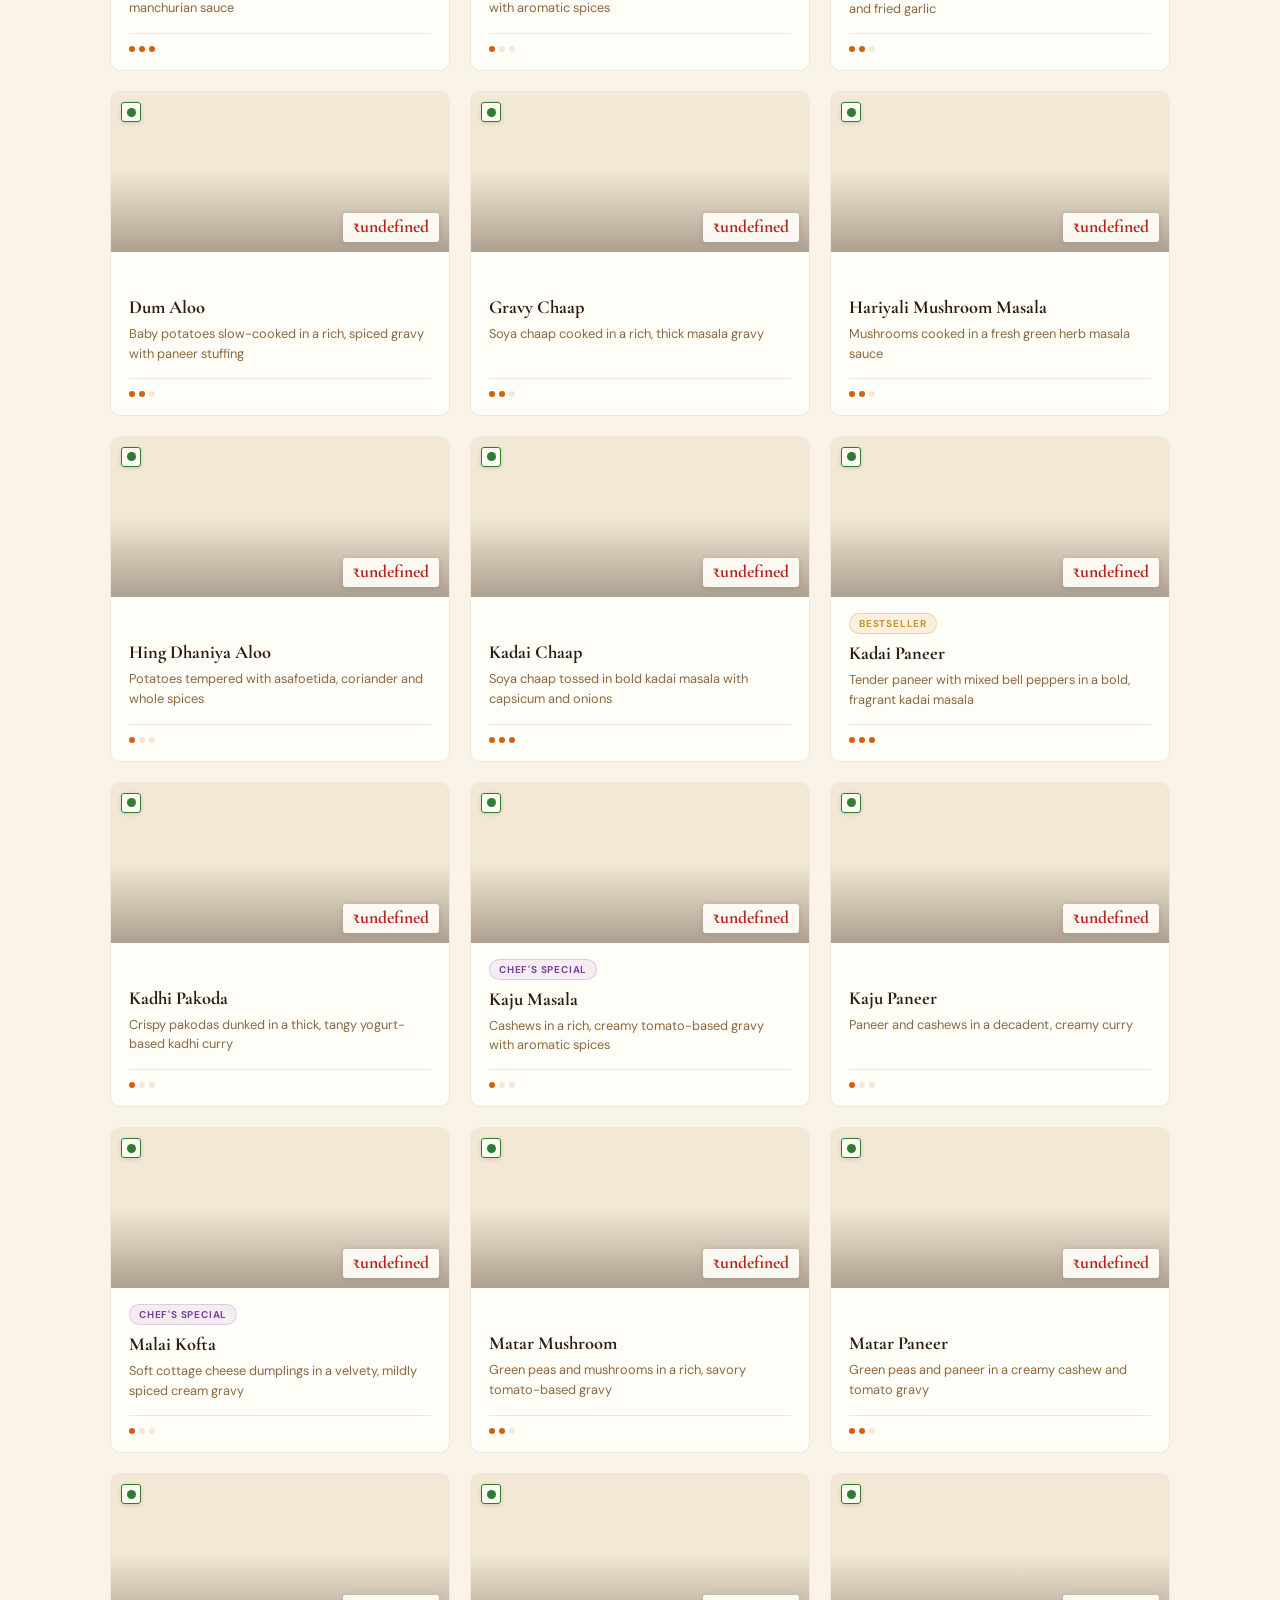
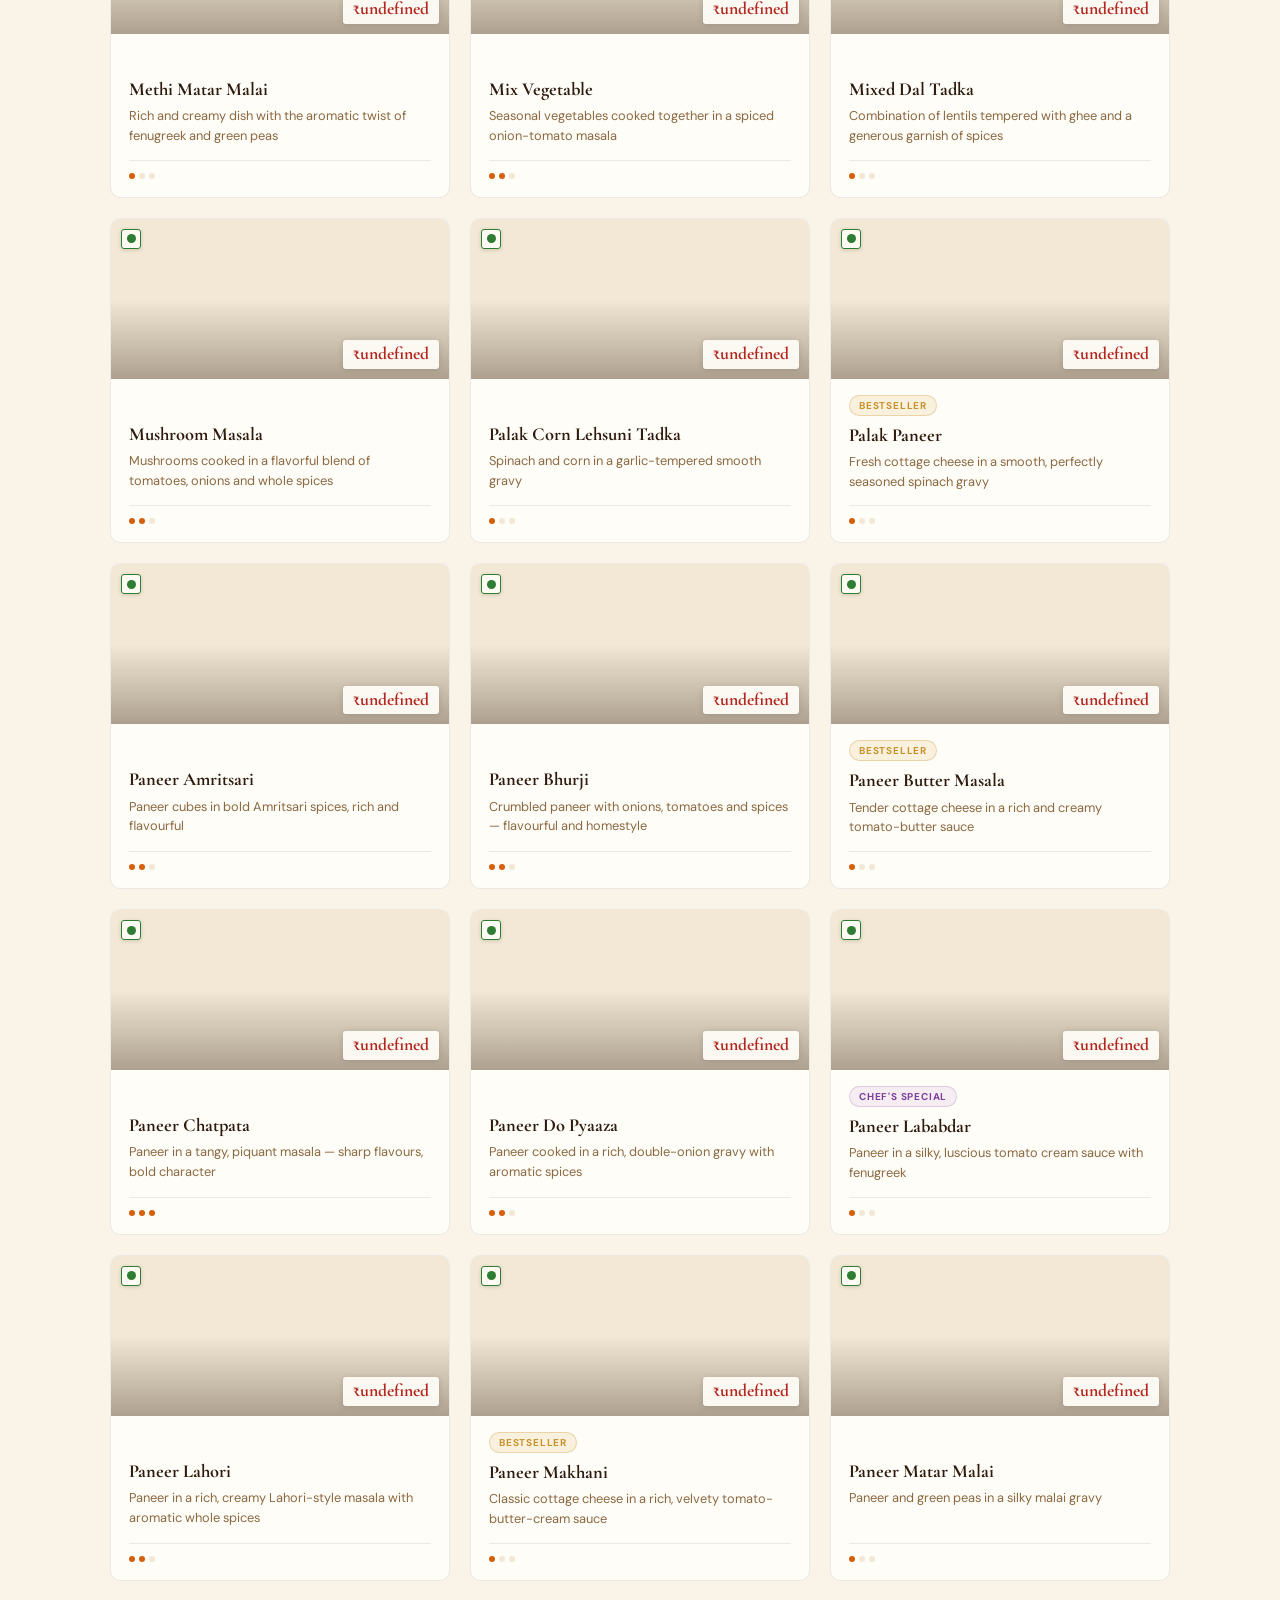
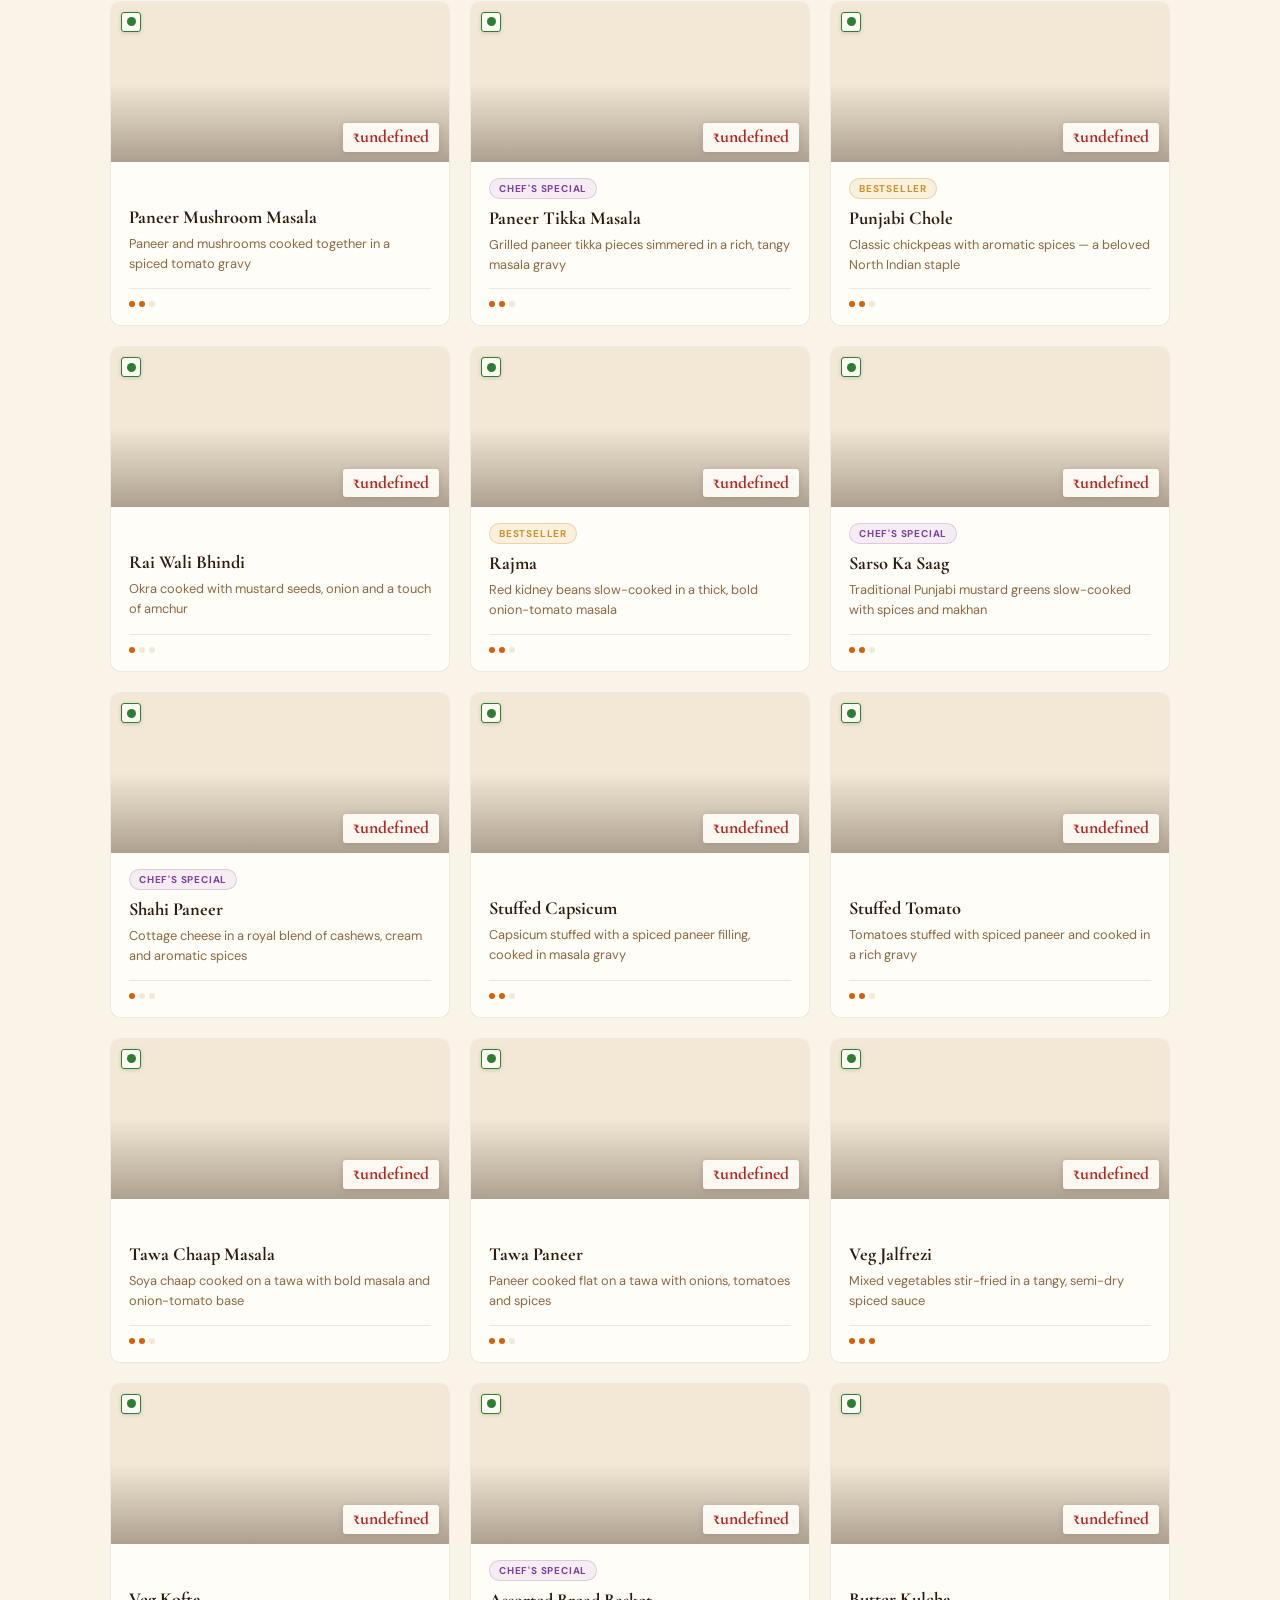
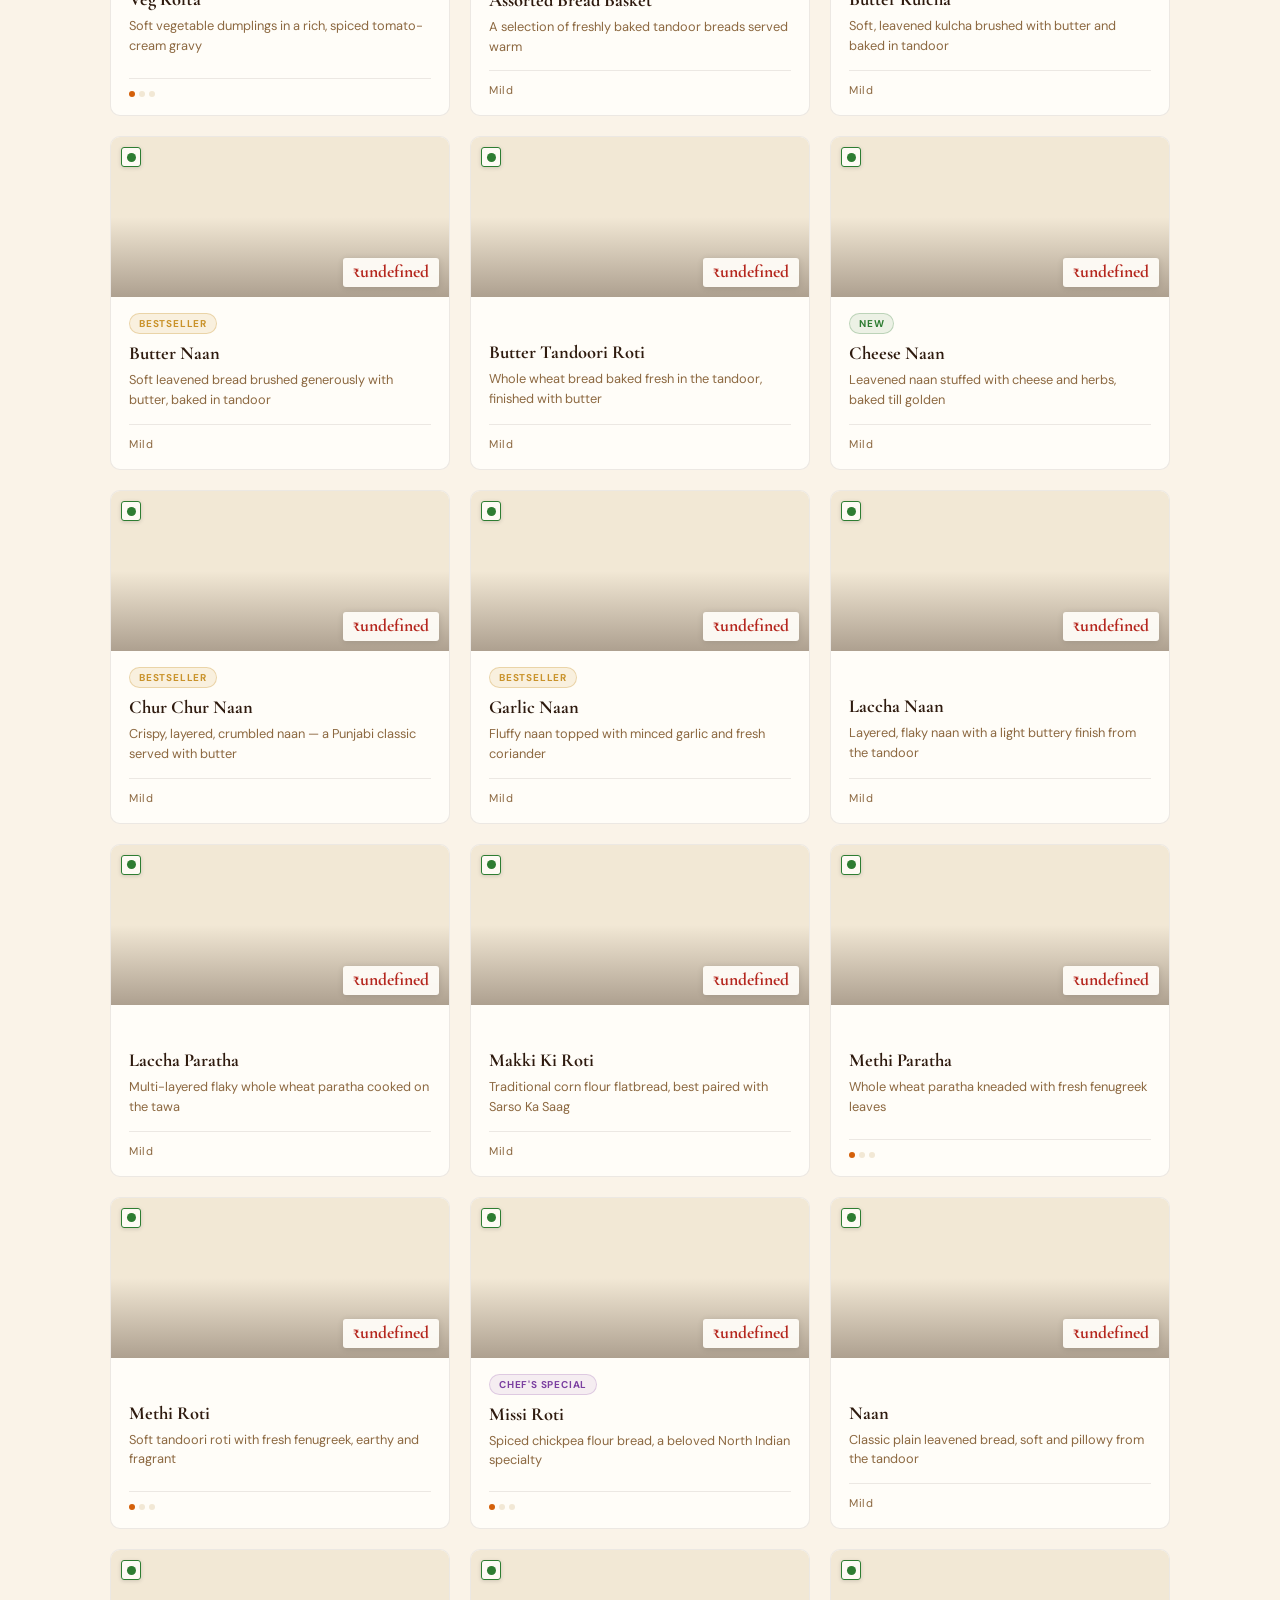
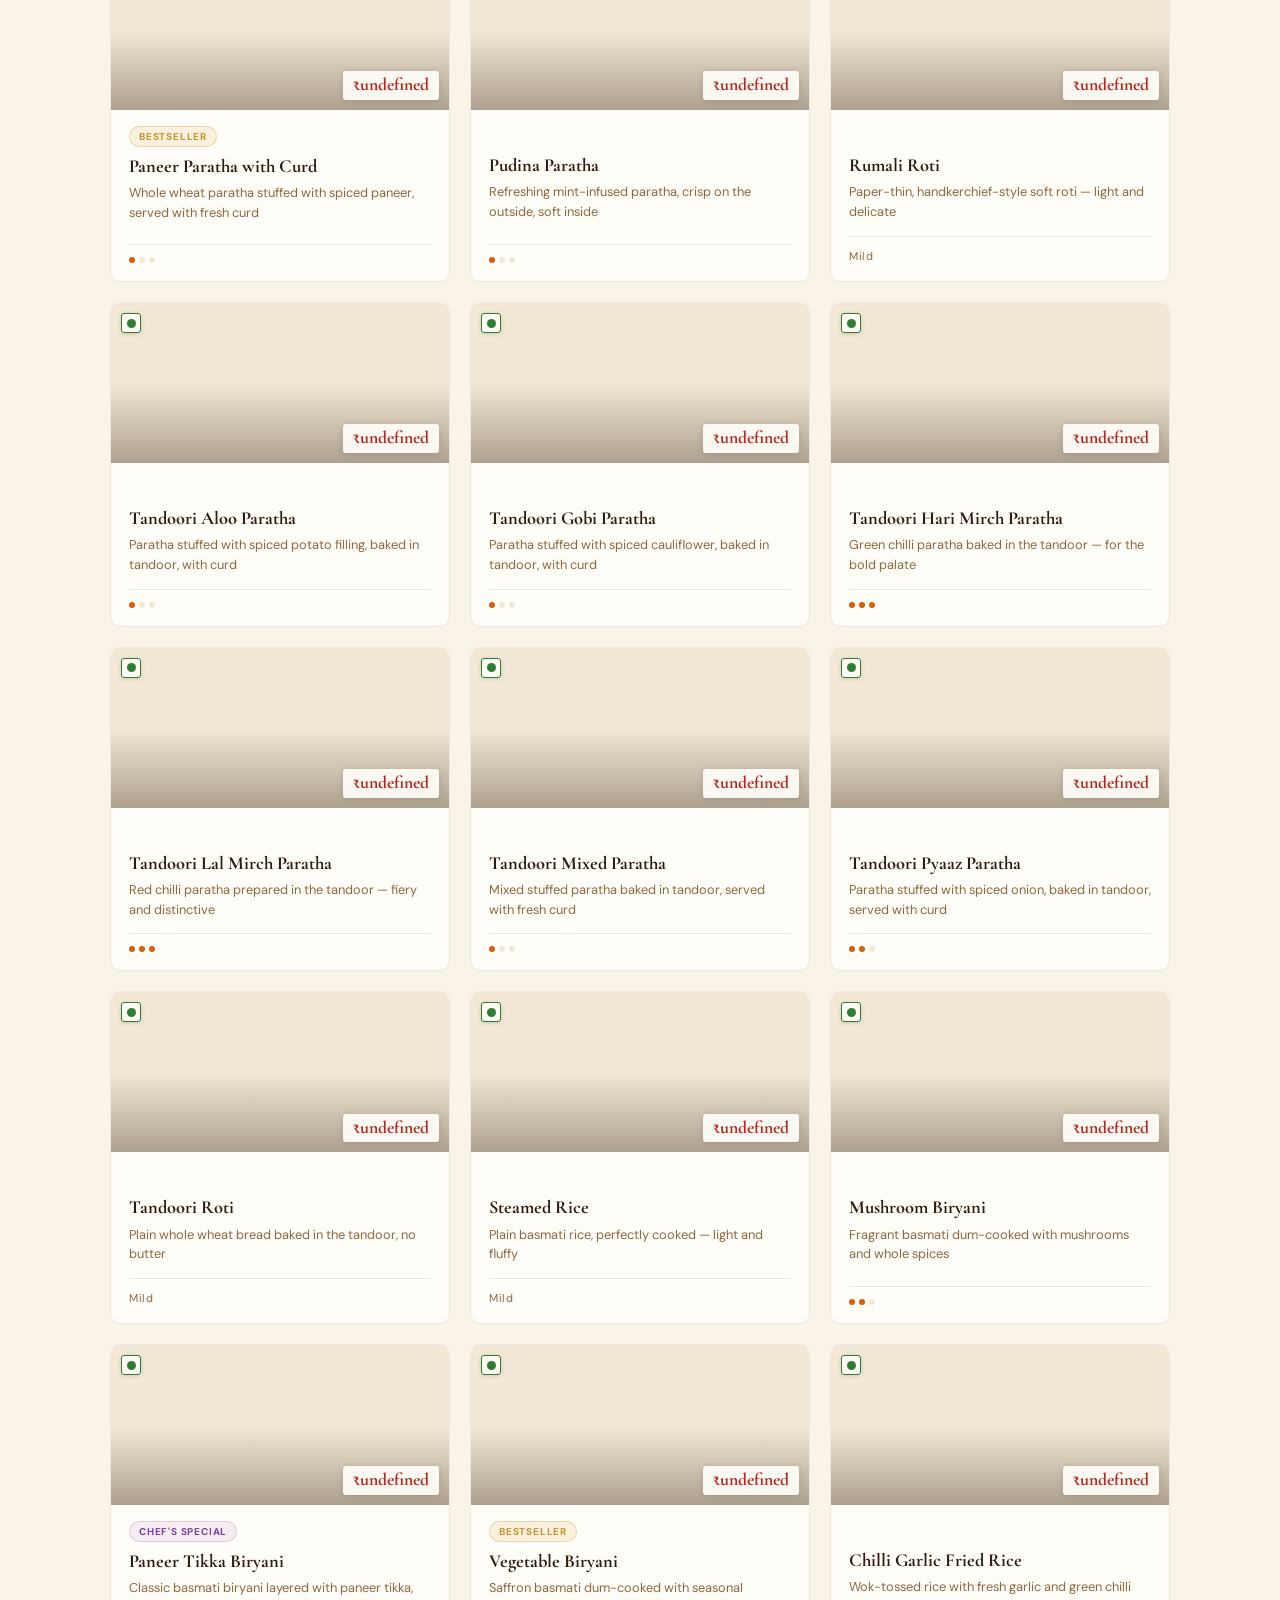
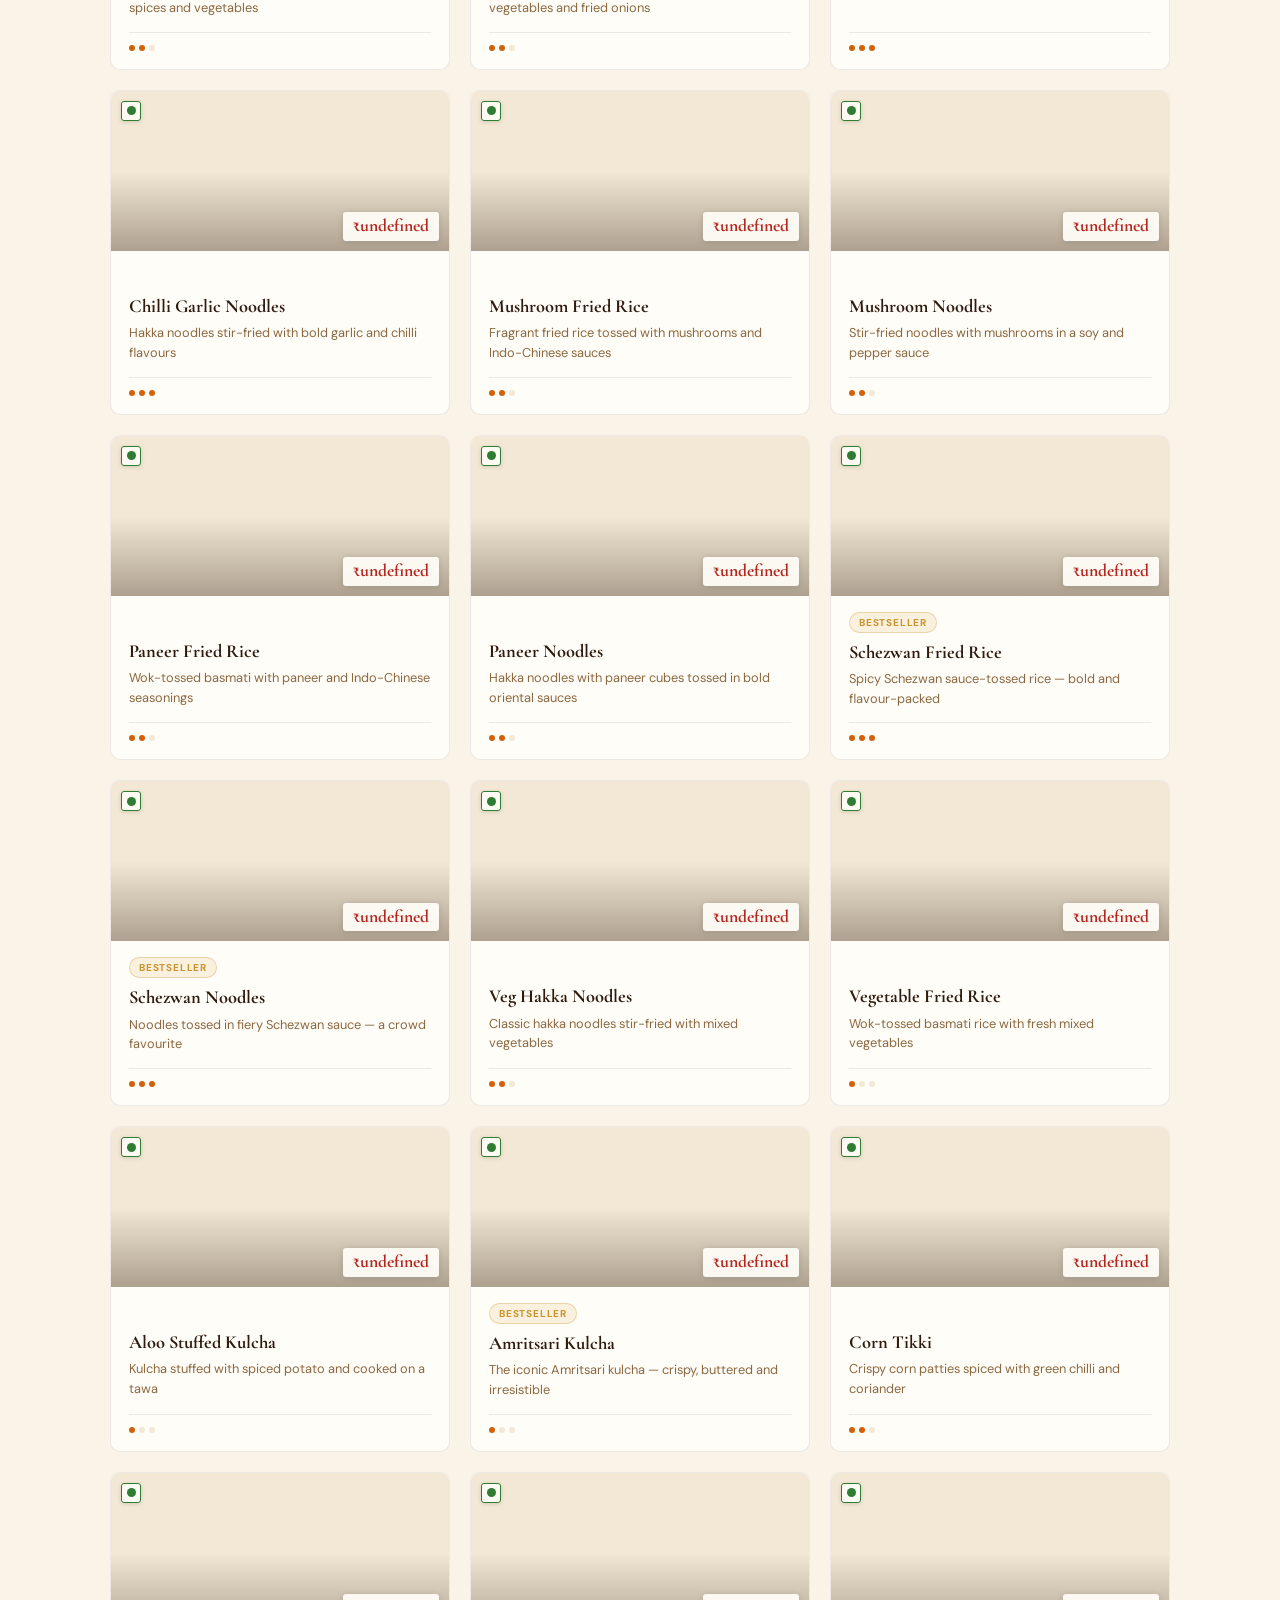
==== commit b10a488e: "added menus" ====
--- a/menu1/index.html
+++ b/menu1/index.html
@@ -4,7 +4,7 @@
 <head>
   <meta charset="UTF-8">
   <meta name="viewport" content="width=device-width, initial-scale=1.0">
-  <title>Demo Restaurant — Authentic North Indian Restaurant</title>
+  <title>Your Restaurant — Authentic Cuisine</title>
   <link
     href="https://fonts.googleapis.com/css2?family=Cormorant+Garamond:ital,wght@0,400;0,600;0,700;1,400;1,600&family=DM+Sans:wght@300;400;500;600&display=swap"
     rel="stylesheet">
@@ -15,7 +15,7 @@
 
   <!-- ══ NAVBAR ══ -->
   <nav id="navbar">
-    <div class="nav-logo">Demo Restaurant</div>
+    <div class="nav-logo">Your Logo</div>
     <ul class="nav-links">
       <li><a href="#menu">Menu</a></li>
       <li><a href="#about">About</a></li>
@@ -28,10 +28,10 @@
     <div class="hero-bg"></div>
     <div class="hero-pattern"></div>
     <div class="hero-content">
-      <p class="hero-eyebrow">Est. 2026 &nbsp;&middot;&nbsp; City Center</p>
-      <h1 class="hero-title"><em>Restaurant</em></h1>
+      <p class="hero-eyebrow">Est. 2026 &nbsp;&middot;&nbsp; City, Country</p>
+      <h1 class="hero-title">Your<em>Brand</em></h1>
 
-      <p class="hero-tagline">Authentic flavors, crafted with passion</p>
+      <p class="hero-tagline">Authentic Flavors, Made With Love</p>
       <div class="hero-divider"></div>
       <a href="#menu" class="hero-cta">Explore the Menu</a>
     </div>
@@ -84,8 +84,7 @@
     <p class="section-sub reveal">The warmth of our kitchens, served to your table</p>
 
     <p class="about-story reveal">
-      Demo Restaurant was born from a simple dream — to serve honest, hearty North Indian food the way it's made at
-      home.
+      Your Restaurant was born from a simple dream — to serve honest, hearty food the way it's made at home.
       Every dish carries the story of slow-cooked dals, the scent of ghee in the morning, and the joy of a family meal
       shared together.
     </p>
@@ -125,12 +124,12 @@
 
   <!-- ══ FOOTER ══ -->
   <footer id="footer">
-    <div class="footer-logo">Demo Restaurant</div>
-    <div class="footer-tagline">Authentic flavors, crafted with passion</div>
+    <div class="footer-logo">Your Logo</div>
+    <div class="footer-tagline">Authentic Flavors, Made With Love</div>
     <div class="footer-cols">
       <div class="footer-col">
         <h4>Address</h4>
-        <p>12, Civil Lines<br>City Center, State 12345</p>
+        <p>123 Main Street<br>City, State 12345</p>
       </div>
       <div class="footer-col">
         <h4>Phone</h4>
@@ -149,7 +148,7 @@
       </div>
       <p>Scan to share this menu</p>
     </div>
-    <p class="footer-copy">&copy; 2026 Demo Restaurant. All rights reserved.</p>
+    <p class="footer-copy">&copy; 2026 Your Restaurant. All rights reserved.</p>
   </footer>
 
   <!-- Back to top -->
